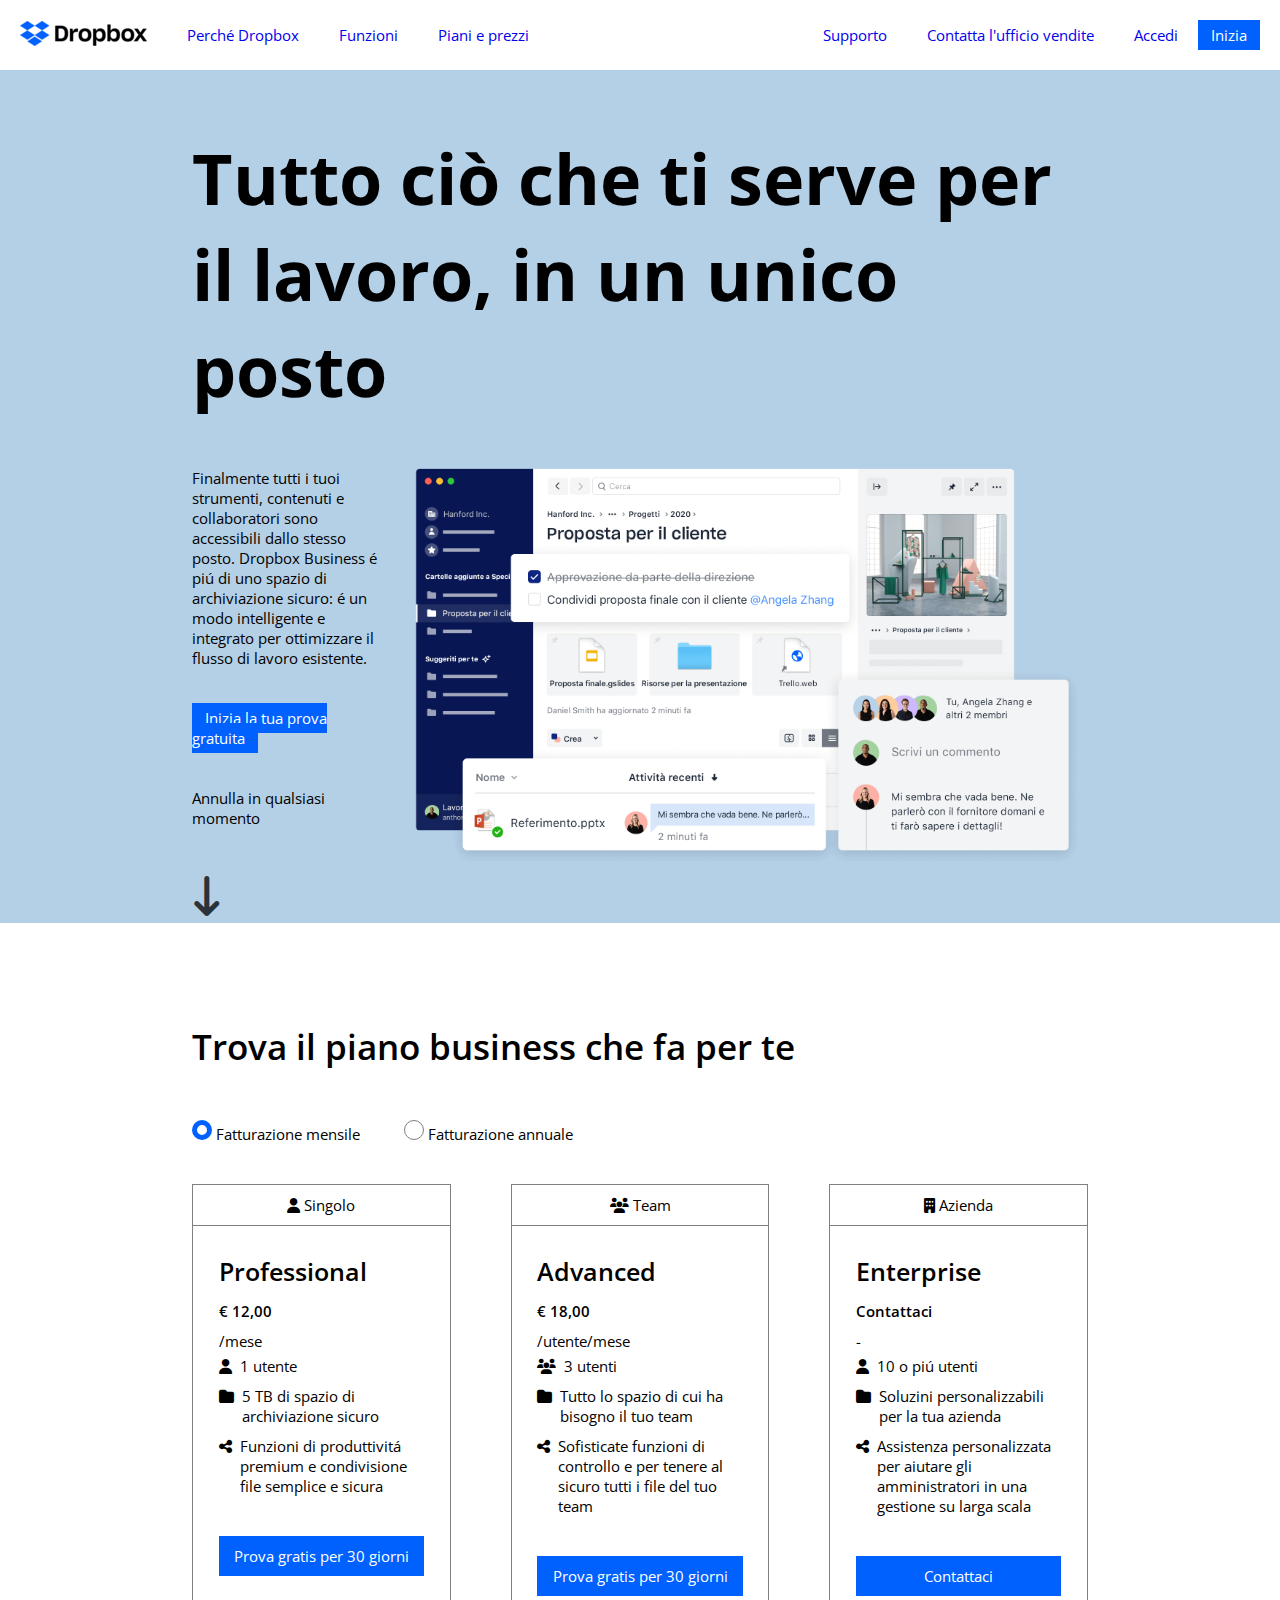
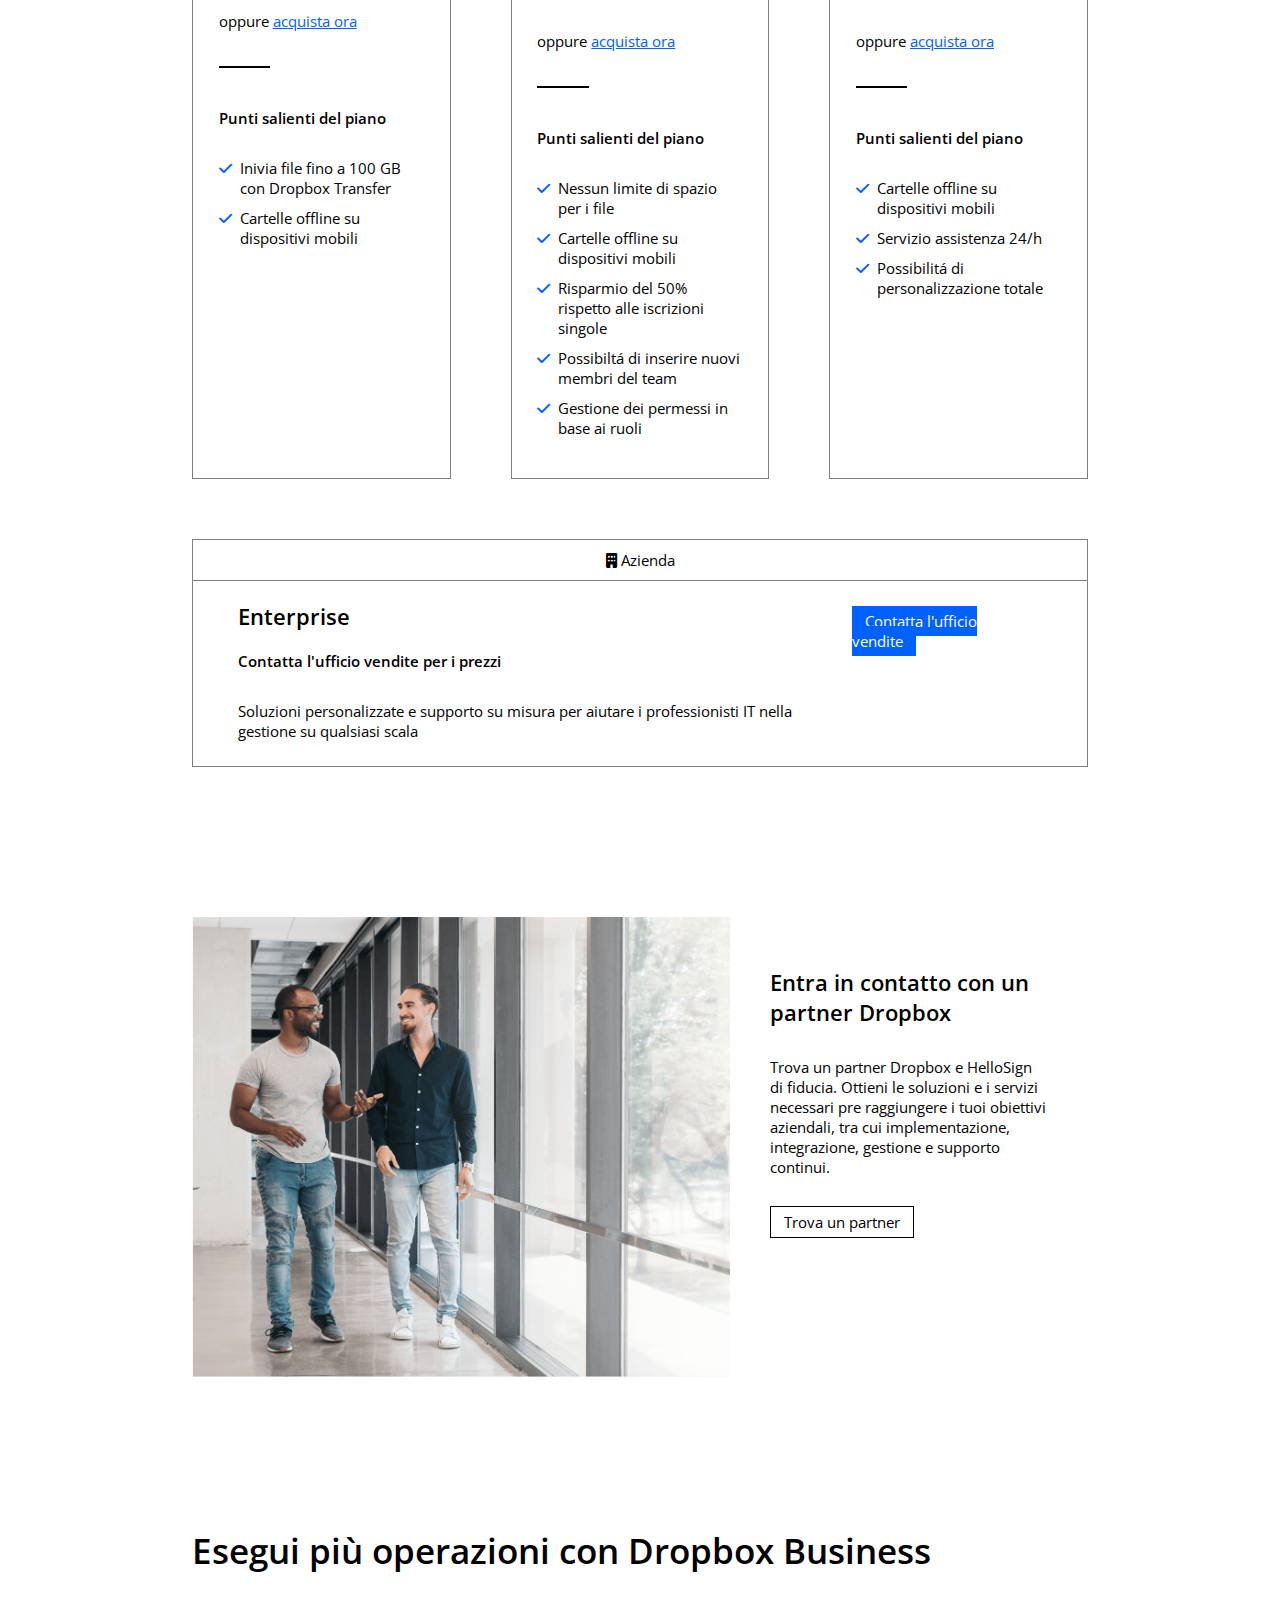
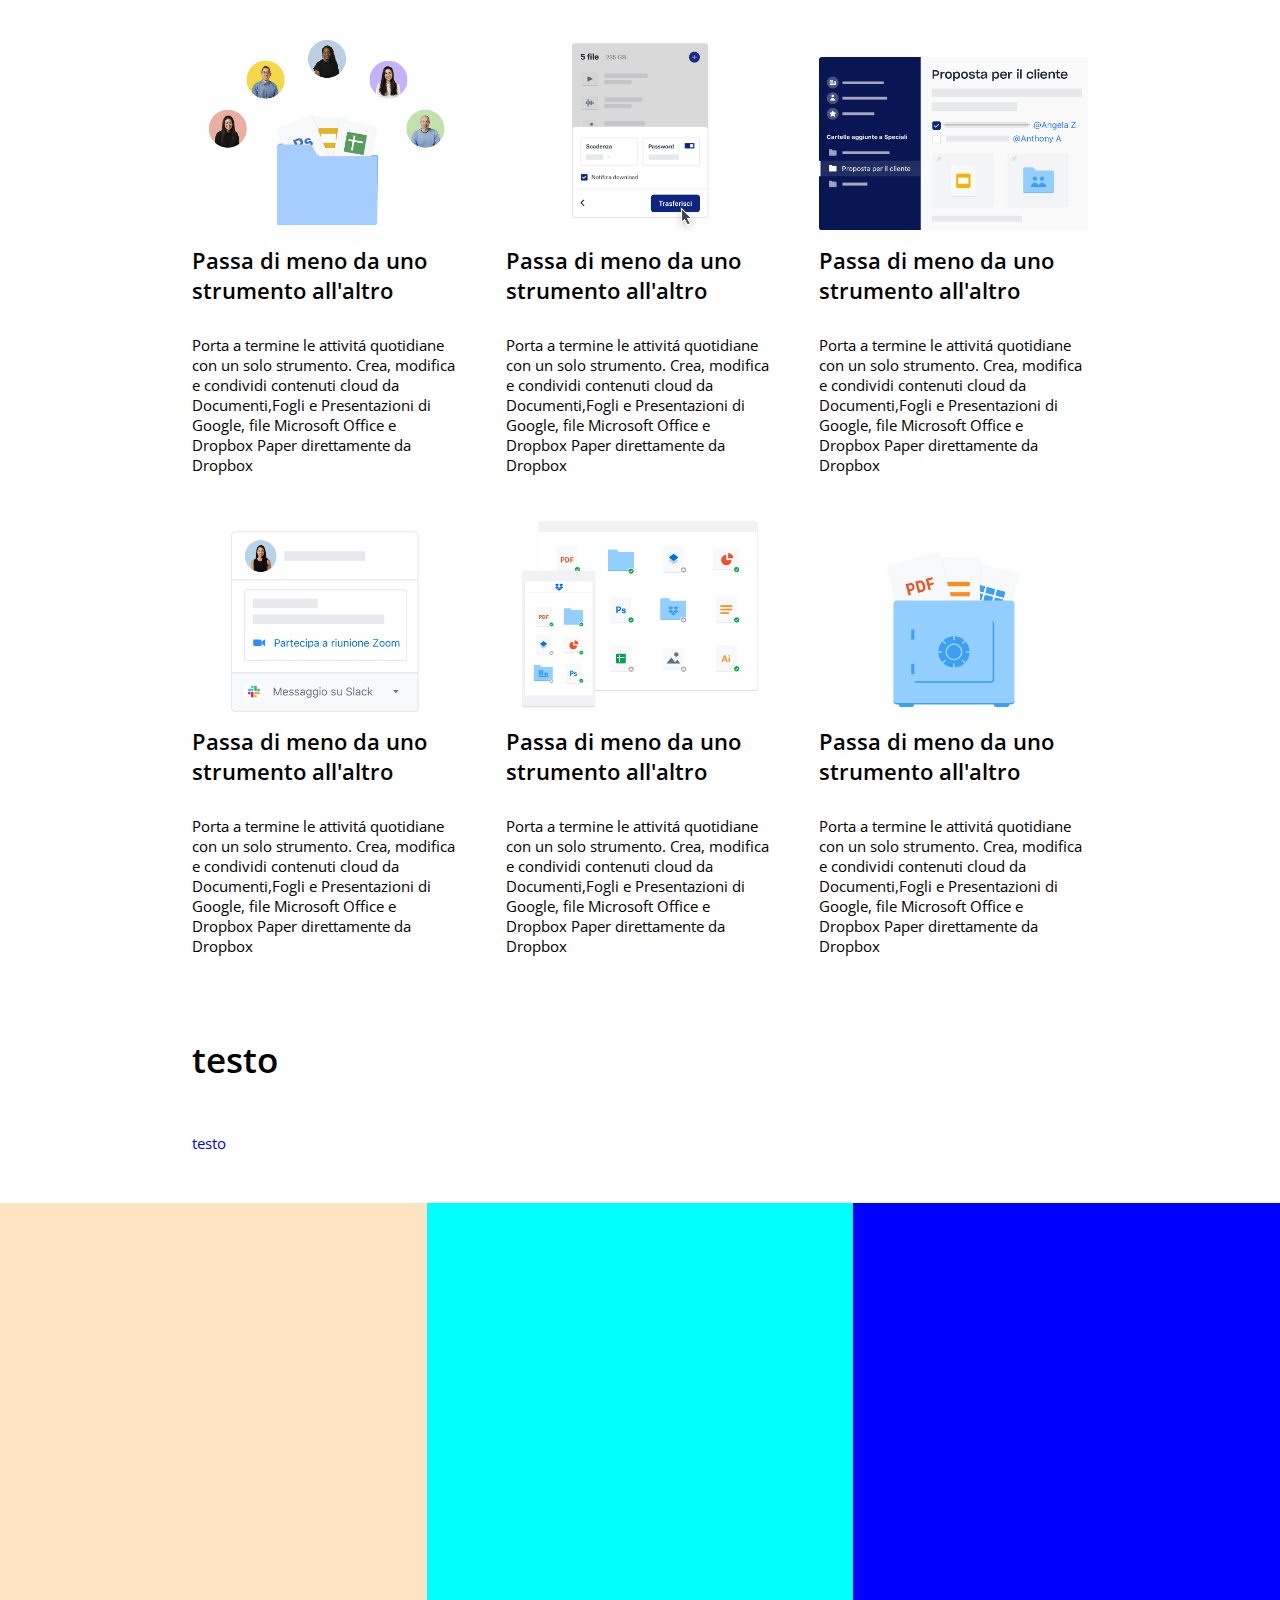
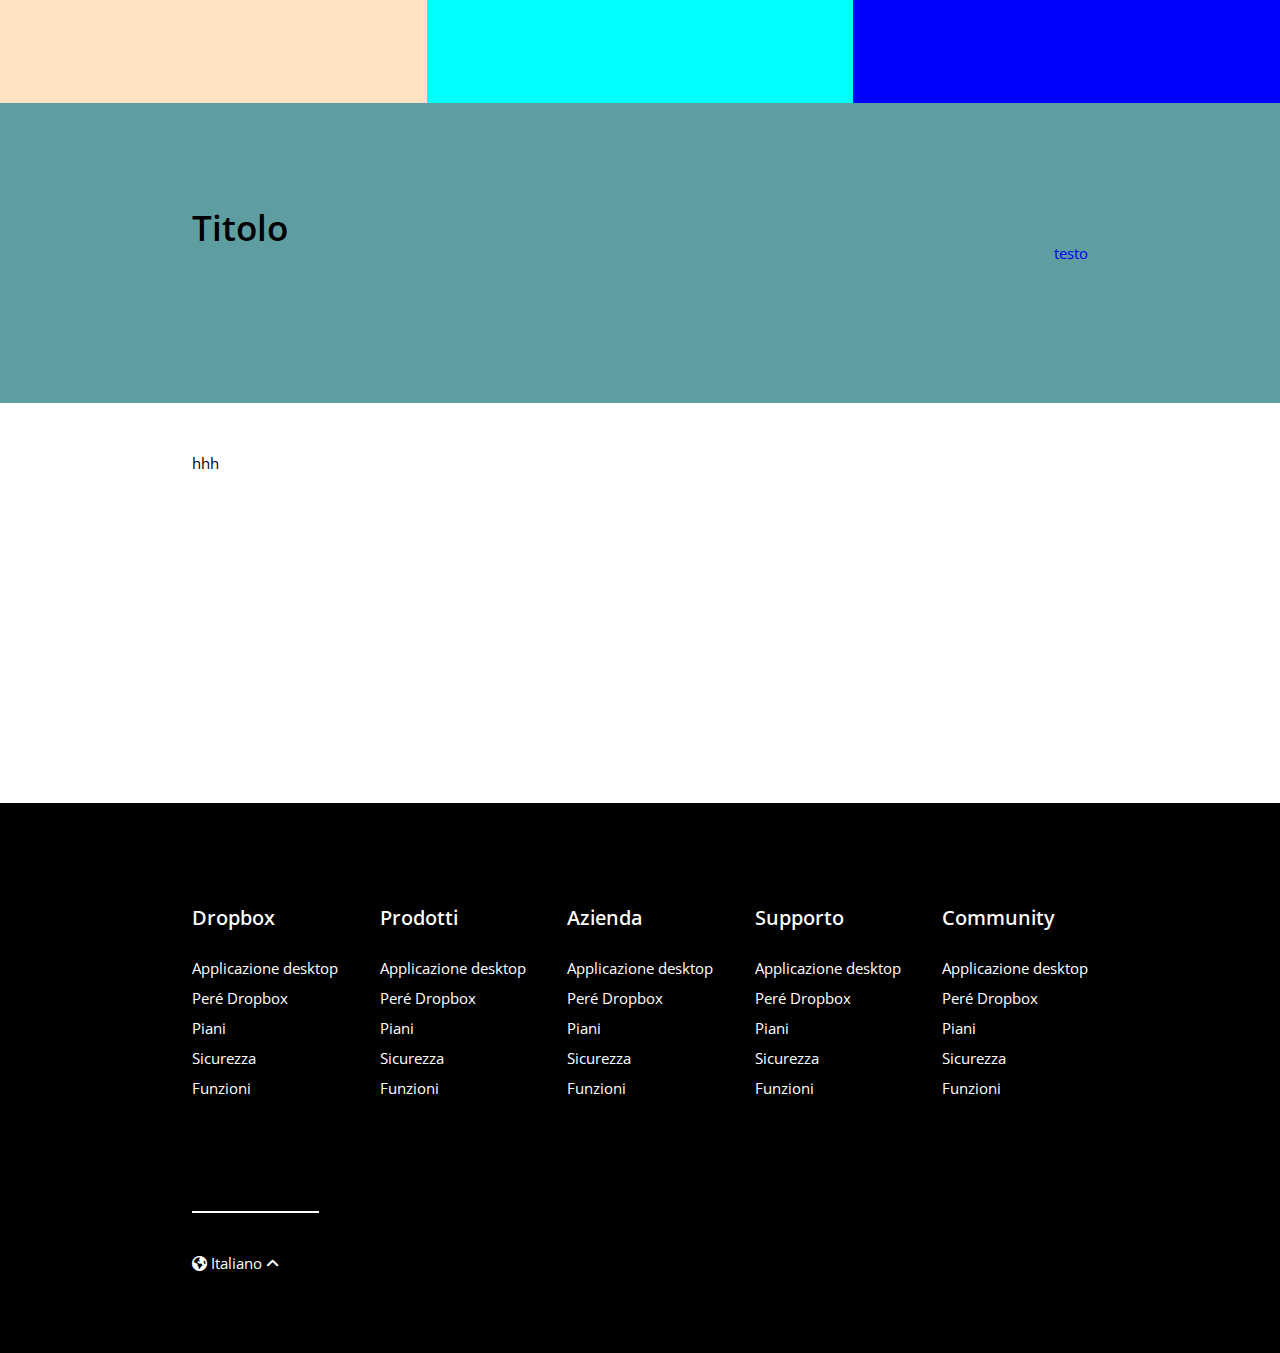
==== index.html @ b94e0133 "terza sezione" ====
<!DOCTYPE html>
<html lang="en">
<head>
    <meta charset="UTF-8">
    <meta http-equiv="X-UA-Compatible" content="IE=edge">
    <meta name="viewport" content="width=device-width, initial-scale=1.0">
    <link rel="stylesheet" href="https://cdnjs.cloudflare.com/ajax/libs/font-awesome/6.2.0/css/all.min.css">
    <link rel="preconnect" href="https://fonts.googleapis.com">
    <link rel="preconnect" href="https://fonts.gstatic.com" crossorigin>
    <link href="https://fonts.googleapis.com/css2?family=Open+Sans:wght@300;600;800&display=swap" rel="stylesheet">
    <link rel="stylesheet" href="css/style.css">
    <title>Dropbox</title>
</head>
<body>
    <header>
        <!-- nav bar -->
        <nav id="nav-bar">

            <!-- nav bar sinistra -->
            <div class="header-nav">
                <a href="#" class="nav-space-logo">
                    <img src="img/logo-small.png" alt="Logo">
                </a>
                <a href="#" class="nav-space">Perch&eacute; Dropbox</a>
                <a href="#" class="nav-space">Funzioni</a>
                <a href="#" class="nav-space">Piani e prezzi</a>
            </div>

            <!-- nav bar destra -->
            <div class="header-nav">
                <a href="#" class="nav-space">Supporto</a>
                <a href="#" class="nav-space">Contatta l'ufficio vendite</a>
                <a href="#" class="nav-space">Accedi</a>
                <a class="btn-blue" href="#" >Inizia</a>
            </div>

        </nav>

        <!-- jumbotron -->
        <div id="jumbotron">
            <div class="central-position">
                <h1>Tutto ciò che ti serve per il lavoro, in un unico posto</h1>
                <div class="jumbo-element">
                    <img src="img/jumbo.png" alt="jumbotron">
                    <p>Finalmente tutti i tuoi strumenti, contenuti e collaboratori sono accessibili dallo stesso posto. Dropbox Business &eacute; pi&uacute; di uno spazio di archiviazione sicuro: &eacute; un modo intelligente e integrato per ottimizzare il flusso di lavoro esistente.</p>
                    <a href="#" class="btn-blue">Inizia la tua prova gratuita</a>
                    <div>Annulla in qualsiasi momento</div>
                    <a href="#" class="arrow-down"><i class="fa-solid fa-arrow-down-long"></i></a>
                </div>
            </div>
        </div>
    </header>

    <main>
        <!-- piano tariffario -->
        <section id="plan-business" class="central-position">
            <h2>Trova il piano business che fa per te</h2>
            <div id="check-box">
                <span class="check-box check-box-select"></span>
                <span class="check-box-element">Fatturazione mensile</span>
                <span class="check-box "></span>
                <span>Fatturazione annuale</span>
            </div>

            <!-- piano tariffario -->
            <div id="tariff-plan">

                <!-- PRIMO BLOCCO -->
                <div class="singol-plan">
                    <div class="num-user"><i class="fa-solid fa-user"></i> Singolo</div>
                    <div class="user-offer">
                        
                        <h3>Professional</h3>
                        
                        <div>
                            <div class="price">&euro; 12,00</div>
                            <div>/mese</div>
                        </div>

                        <ul>
                            <li class="number-people "><i class="fa-solid fa-user"></i>1 utente</li>                       
                            <li><i class="fa-solid fa-folder"></i> 5 TB di spazio di archiviazione sicuro</li>
                            <li><i class="fa-solid fa-share-nodes"></i>Funzioni di produttivit&aacute; premium e condivisione file semplice e sicura</li>
                        </ul>

                        <div class="btn-blue ">
                            <a href="#">Prova gratis per 30 giorni</a> 
                        </div>

                        <div class="link-decoration">
                            oppure <a href="#">acquista ora</a>
                        </div>

                        <div class="separator-line"></div>

                        <h4>Punti salienti del piano</h4>
                        
                        <ul>
                            <li><i class="fa-solid fa-check"></i> Inivia file fino a 100 GB con Dropbox Transfer</li>
                            <li><i class="fa-solid fa-check"></i> Cartelle offline su dispositivi mobili</li>
                        </ul>
                    </div>
                </div>
                
                <!-- SECONDO BLOCCO -->
                <div class="singol-plan">
                    <div class="num-user"><i class="fa-solid fa-users"></i> Team</div>
                    <div class="user-offer">
                        
                        <h3>Advanced</h3>
                        
                        <div>
                            <div class="price">&euro; 18,00</div>
                            <div>/utente/mese</div>
                        </div>

                        <ul>
                            <li class="number-people "><i class="fa-solid fa-users"></i>3 utenti</li>                       
                            <li><i class="fa-solid fa-folder"></i> Tutto lo spazio di cui ha bisogno il tuo team</li>
                            <li><i class="fa-solid fa-share-nodes"></i>Sofisticate funzioni di controllo e per tenere al sicuro tutti i file del tuo team</li>
                        </ul>

                        <div class="btn-blue ">
                            <a href="#">Prova gratis per 30 giorni</a> 
                        </div>

                        <div class="link-decoration">
                            oppure <a href="#">acquista ora</a>
                        </div>

                        <div class="separator-line"></div>

                        <h4>Punti salienti del piano</h4>
                        
                        <ul>
                            <li><i class="fa-solid fa-check"></i> Nessun limite di spazio per i file</li>
                            <li><i class="fa-solid fa-check"></i> Cartelle offline su dispositivi mobili</li>
                            <li><i class="fa-solid fa-check"></i> Risparmio del 50% rispetto alle iscrizioni singole</li>
                            <li><i class="fa-solid fa-check"></i> Possibilt&aacute; di inserire nuovi membri del team</li>
                            <li><i class="fa-solid fa-check"></i> Gestione dei permessi in base ai ruoli</li>
                        </ul>
                    </div>
                </div>
                
                <!-- TERZO BLOCCO -->
                <div class="singol-plan">
                    <div class="num-user"><i class="fa-solid fa-building"></i> Azienda</div>
                    <div class="user-offer">
                        
                        <h3>Enterprise</h3>
                        
                        <div>
                            <div class="price">Contattaci</div>
                            <div>-</div>
                        </div>

                        <ul>
                            <li class="number-people "><i class="fa-solid fa-user"></i>10 o pi&uacute; utenti</li>                       
                            <li><i class="fa-solid fa-folder"></i> Soluzini personalizzabili per la tua azienda</li>
                            <li><i class="fa-solid fa-share-nodes"></i>Assistenza personalizzata per aiutare gli amministratori in una gestione su larga scala</li>
                        </ul>

                        <div class="btn-blue ">
                            <a href="#">Contattaci</a> 
                        </div>

                        <div class="link-decoration">
                            oppure <a href="#">acquista ora</a>
                        </div>

                        <div class="separator-line"></div>
                        
                        <h4>Punti salienti del piano</h4>

                        <ul>
                            <li><i class="fa-solid fa-check"></i> Cartelle offline su dispositivi mobili</li>
                            <li><i class="fa-solid fa-check"></i> Servizio assistenza 24/h</li>
                            <li><i class="fa-solid fa-check"></i> Possibilit&aacute; di personalizzazione totale</li>

                        </ul>
                    </div>
                </div>
                
              
                
            </div>
            <div id="bottom-plan">
                <div class="num-user"><i class="fa-solid fa-building"></i> Azienda</div>
                <div class="bottom-plan-flex">
                    <div class="bottom-team-offer">
                        <h3>Enterprise</h3>
                        <h4>Contatta l'ufficio vendite per i prezzi</h4>
                        <div>Soluzioni personalizzate e supporto su misura per aiutare i professionisti IT nella gestione su qualsiasi scala</div>
                    </div>
                    <div class="btn"><a class="btn-blue" href="#">Contatta l'ufficio vendite</a></div>
                </div>
            </div>
        </section>
        
        <!-- contatta un partner -->
        <section id="contact-partner" class="central-position">
            <img class="img-partner" src="img/partner.png" alt="partner">
            <div>
                <h3>Entra in contatto con un partner Dropbox</h3>
                <p>
                    Trova un partner Dropbox e HelloSign di fiducia. Ottieni le soluzioni e i servizi necessari pre raggiungere i tuoi obiettivi aziendali, tra cui implementazione, integrazione, gestione e supporto continui.
                </p>     
                <a href="#" class="btn-blue"> Trova un partner</a>
            </div>
        </section>

        <!-- potenzialitá di dropbox -->
        <section class="central-position">
            <h2>Esegui pi&ugrave; operazioni con Dropbox Business</h2>
            <div id="box-functionality">
                <div class="section-box-functionality">
                    <img src="img/business-feature-switching-tools.png" alt=" strumento business">
                    <h3>Passa di meno da uno strumento all'altro</h3>
                    <p>Porta a termine le attivit&aacute; quotidiane con un solo strumento. Crea, modifica e condividi contenuti cloud da Documenti,Fogli e Presentazioni di Google, file Microsoft Office e Dropbox Paper direttamente da Dropbox</p>
                </div>
                <div class="section-box-functionality">
                    <img src="img/business-feature-send-files-it.png" alt="strumento business">
                    <h3>Passa di meno da uno strumento all'altro</h3>
                    <p>Porta a termine le attivit&aacute; quotidiane con un solo strumento. Crea, modifica e condividi contenuti cloud da Documenti,Fogli e Presentazioni di Google, file Microsoft Office e Dropbox Paper direttamente da Dropbox</p>
                </div>
                <div class="section-box-functionality">
                    <img src="img/business-feature-coordinate-it.png" alt="strumento business">
                    <h3>Passa di meno da uno strumento all'altro</h3>
                    <p>Porta a termine le attivit&aacute; quotidiane con un solo strumento. Crea, modifica e condividi contenuti cloud da Documenti,Fogli e Presentazioni di Google, file Microsoft Office e Dropbox Paper direttamente da Dropbox</p>
                </div>
                <div class="section-box-functionality">
                    <img src="img/business-feature-integrations-it.png" alt="strumento business">
                    <h3>Passa di meno da uno strumento all'altro</h3>
                    <p>Porta a termine le attivit&aacute; quotidiane con un solo strumento. Crea, modifica e condividi contenuti cloud da Documenti,Fogli e Presentazioni di Google, file Microsoft Office e Dropbox Paper direttamente da Dropbox</p>
                </div>
                <div class="section-box-functionality">
                    <img src="img/business-feature-multi-device.png" alt="strumento business">
                    <h3>Passa di meno da uno strumento all'altro</h3>
                    <p>Porta a termine le attivit&aacute; quotidiane con un solo strumento. Crea, modifica e condividi contenuti cloud da Documenti,Fogli e Presentazioni di Google, file Microsoft Office e Dropbox Paper direttamente da Dropbox</p>
                </div>
                <div class="section-box-functionality">
                    <img src="img/business-feature-security.png" alt="strumento business">
                    <h3>Passa di meno da uno strumento all'altro</h3>
                    <p>Porta a termine le attivit&aacute; quotidiane con un solo strumento. Crea, modifica e condividi contenuti cloud da Documenti,Fogli e Presentazioni di Google, file Microsoft Office e Dropbox Paper direttamente da Dropbox</p>
                </div>
            
            </div>
        </section>
        
        <!-- nostri clienti -->
        <section class="central-position">
            <h2>testo</h2>
            <a href="#">testo</a>
        </section>

        <!-- partner associati -->
        <section id="associated-partners">
            <div class="partner">
                <div class="partner-logo"></div>
                <div class="partner-logo"></div>
                <div class="partner-logo"></div>
                <div class="partner-logo"></div>
            </div>
            <div id="partner-description"></div>
            <div class="partner"></div>
        </section>

        <!-- dropbox per la tua azienda -->
        <section id="micro-section">
            <div id="micro-section-flex" class="central-position">
                <h2 id="micro-section-text">Titolo</h2>
                <a href="#">testo</a>
            </div>
        </section>

        <!-- domande ferquenti -->
        <section id="frequent-questions" class="central-position">
            hhh
        </section>
    </main>

    <footer>
        <!-- nav nel sito -->
        <nav id="footer-nav" class="central-position">
            <div class="column">
                <ul>
                    <li><a href="#">Dropbox</a></li>
                    <li><a href="#">Applicazione desktop</a></li>
                    <li><a href="#">Per&eacute; Dropbox</a></li>
                    <li><a href="#">Piani</a></li>
                    <li><a href="#">Sicurezza</a></li>
                    <li><a href="#">Funzioni</a></li>
                </ul>
            </div>
           
            <div class="column">
                <ul>
                    <li><a href="#">Prodotti</a></li>
                    <li><a href="#">Applicazione desktop</a></li>
                    <li><a href="#">Per&eacute; Dropbox</a></li>
                    <li><a href="#">Piani</a></li>
                    <li><a href="#">Sicurezza</a></li>
                    <li><a href="#">Funzioni</a></li>
                </ul>
            </div>
           
            <div class="column">
                <ul>
                    <li><a href="#">Azienda</a></li>
                    <li><a href="#">Applicazione desktop</a></li>
                    <li><a href="#">Per&eacute; Dropbox</a></li>
                    <li><a href="#">Piani</a></li>
                    <li><a href="#">Sicurezza</a></li>
                    <li><a href="#">Funzioni</a></li>
                </ul>
            </div>
           
            <div class="column">
                <ul>
                    <li><a href="#">Supporto</a></li>
                    <li><a href="#">Applicazione desktop</a></li>
                    <li><a href="#">Per&eacute; Dropbox</a></li>
                    <li><a href="#">Piani</a></li>
                    <li><a href="#">Sicurezza</a></li>
                    <li><a href="#">Funzioni</a></li>
                </ul>
            </div>
           
            <div class="column">
                <ul>
                    <li><a href="#">Community</a></li>
                    <li><a href="#">Applicazione desktop</a></li>
                    <li><a href="#">Per&eacute; Dropbox</a></li>
                    <li><a href="#">Piani</a></li>
                    <li><a href="#">Sicurezza</a></li>
                    <li><a href="#">Funzioni</a></li>
                </ul>
            </div>
           
           
        </nav>
        <div class=" central-position">
            <span class="language">
                <i class="fa-solid fa-earth-americas"></i>
                Italiano
                <i class="fa-solid fa-angle-up"></i>
            </span>
        </div>
    </footer>
</body>
</html>
---- css/style.css ----
/* general */
*{
    margin: 0;
    padding: 0;
    box-sizing: border-box;
}

body{
    font-family: 'Open Sans', sans-serif;
    font-size: 15px;
}

/* centralizazione degli elementi e spazio tra essi*/
.central-position{
    width: 70%;
    margin: 0 auto;
    margin-bottom: 50px;
    max-width: 1400px;
}

a{
    text-decoration: none;
}
.btn-blue{
    padding: 5px 13px;
    color: white;
    background-color: #0061ff;
    text-align: center;
}

h2{
    font-size: 35px;
    font-weight: 600;
    padding-bottom: 50px;
}
h3{
    font-size: 22px;
    font-weight: 600;
    padding-bottom: 30px;
}   

/* header */

/* nav bar */
#nav-bar{
    background-color: white;
    width: 100%;
    height: 70px;

    position: fixed;
    top: 0;
    left: 0;
    z-index: 999;

    display: flex;
    justify-content: space-between;
    align-items: center;
}

.header-nav{
    display: flex;
    align-items: center;
    padding: 0 20px;
}
.nav-space-logo{
    padding-right: 20px;
}
.nav-space{
    padding: 15px 20px;
}

/* jumbotron */
#jumbotron{
    background-color: #b4d0e7;
    width: 100%;
    min-height: 650px;
    margin-top: 70px;
}
#jumbotron h1{
    font-size: 70px;
    font-weight:bolder;
    padding: 60px 0 50px;
}

.jumbo-element img{
    width: 700px;
    float: right;
}
.jumbo-element a{
    margin: 30px 0;
}

.jumbo-element p{
    padding-bottom:  40px; ;
}
.jumbo-element div{
    padding: 40px 0;
}
.arrow-down{
    font-size: 40px;
    color: #2a333b;
}


/* body */


/* piano tariffario */
#plan-business{
    margin-top: 100px;
}
#check-box{
    padding-bottom: 40px;
}
.check-box{
    width: 20px;
    height: 20px;
    border-radius: 50%;
    border: 1px solid gray;
      
    display: inline-block;
}
.check-box-select{
    border: #0061ff 5px solid;
}

.check-box-element{
    padding-right: 40px;
}

/* piano tariffario */
#tariff-plan{
    display: flex;
    justify-content: space-between;    
}

.singol-plan{
    width: calc(100%/3 - 40px);
    border: 1px solid gray;
}

/* piano tariffario contenuto */
.num-user{
    padding: 10px 0;
    text-align: center;
    border-bottom: 1px solid gray;
}

.user-offer{
    width: 80%;
    margin:auto;
    line-height: 30px;
}

.user-offer h3{
    font-weight: 600;
    font-size: 25px;
    padding-top: 30px;
    padding-bottom: 10px;
}
.user-offer .price{
    font-weight: 600;
}

/* struttura lista  */
.list-offer ul{
    line-height: normal;
    list-style: none ;
}

.user-offer li{
    display: flex;
    align-items: baseline;
    line-height: normal;
    padding-bottom: 10px;
}

.user-offer li i{
    padding-right: 8px;
}

.user-offer li:last-child{
    padding-bottom: 40px;
}

/* bottone */
.user-offer .btn-blue a{
    color: white;
}
.link-decoration{
    padding-top: 30px;
    
}
.link-decoration a{
    text-decoration: underline; 
    color: #0061ff;  
}
.separator-line{
    width: 25%;
    border-bottom: 2px solid black;
    padding: 15px 0;
}
.user-offer h4{
    padding: 35px 0 25px;
    font-weight: 600;
}
.fa-check{
    color:#0061ff;
}


#bottom-plan{
    width: 100%;
    margin-top: 60px;
    min-height: 200px;
    border: 1px solid gray;
}

.bottom-plan-flex{
    display: flex;
    justify-content: space-between;

    width: 90%;
    margin:auto;
}

.bottom-team-offer{
    width: 70%;
    padding-bottom: 25px;

    display: flex;
    flex-direction: column;
}

.bottom-team-offer h3{
    padding: 20px 0;
}
.bottom-team-offer h4{
    font-weight: 600;
    padding-bottom: 30px;
}
.bottom-plan-flex .btn{
    margin-top: 30px;
    width: 190px;
}



/* Contatta un partner */
#contact-partner{
    display: flex;
    padding: 100px 0;
}
#contact-partner div{
    padding: 50px 40px;
    width: 40%;
}
#contact-partner img{
    width: 60%;
}
/* #contact-partner h3{
    font-size: 22px;
    font-weight: 600;
    padding-bottom: 30px;
} */
#contact-partner p{
    padding-bottom: 35px;
}
#contact-partner .btn-blue{
    color: black;
    background-color: white;
    border: 1px solid black;
}



/* potenzialitá di dropbox */
#box-functionality{
    width: 100%;
    min-height: 600px;
    max-width: 1600px;
    

    display: flex;
    flex-wrap: wrap;
    justify-content: space-between;
}

#box-functionality img{
    width: 100%;
}


.section-box-functionality{
    width: calc(100%/3 - 30px);
    margin-bottom: 30px;
    /* debug */

    min-height: 300px;
}

/* partner associati */
#associated-partners{
    background-color: cadetblue;
    width: 100%;

    display: flex;
    justify-content: space-between;


    /* debug */
    min-height: 500px;
}


#partner-description{
    background-color: aqua;
    width: calc(100% /3);
}

.partner{
    
    
    display: flex;
    flex-wrap: wrap;
    
    /* debug */
    background-color: blue;
    width: calc(100% /3); 
    /* l'altezza verra sostituita dalle immagini */
}

.partner-logo{
    width: 50%;
    height: 250px;
    background-color: bisque;
}

/* dropbox per la tua azienda */
#micro-section{
    width: 100%;
    min-height: 300px;
    background-color: cadetblue;
}
#micro-section-flex{
    height: 300px;

    display: flex;
    justify-content: space-between;
    align-items: center;
}

/* domande frequenti */
#frequent-questions{
    
    min-height: 300px;
    /* debug */
}






/* footer */

footer{
    background-color: black;
    color: white;
    min-height: 550px;
}



#footer-nav{
    padding: 100px 0;
    
    display: flex;
    justify-content: space-between;
}

#footer-nav ul{
    list-style-type: none; 
    
}
footer li{
    line-height: 30px;
}
footer a{
    color: white;
}

#footer-nav li:first-child{
    font-size: 20px;
    padding-bottom: 20px;
    font-weight: 550;
}

.language{
    border-top: 2px solid white;
    padding-top: 40px;
    padding-right: 40px;
}
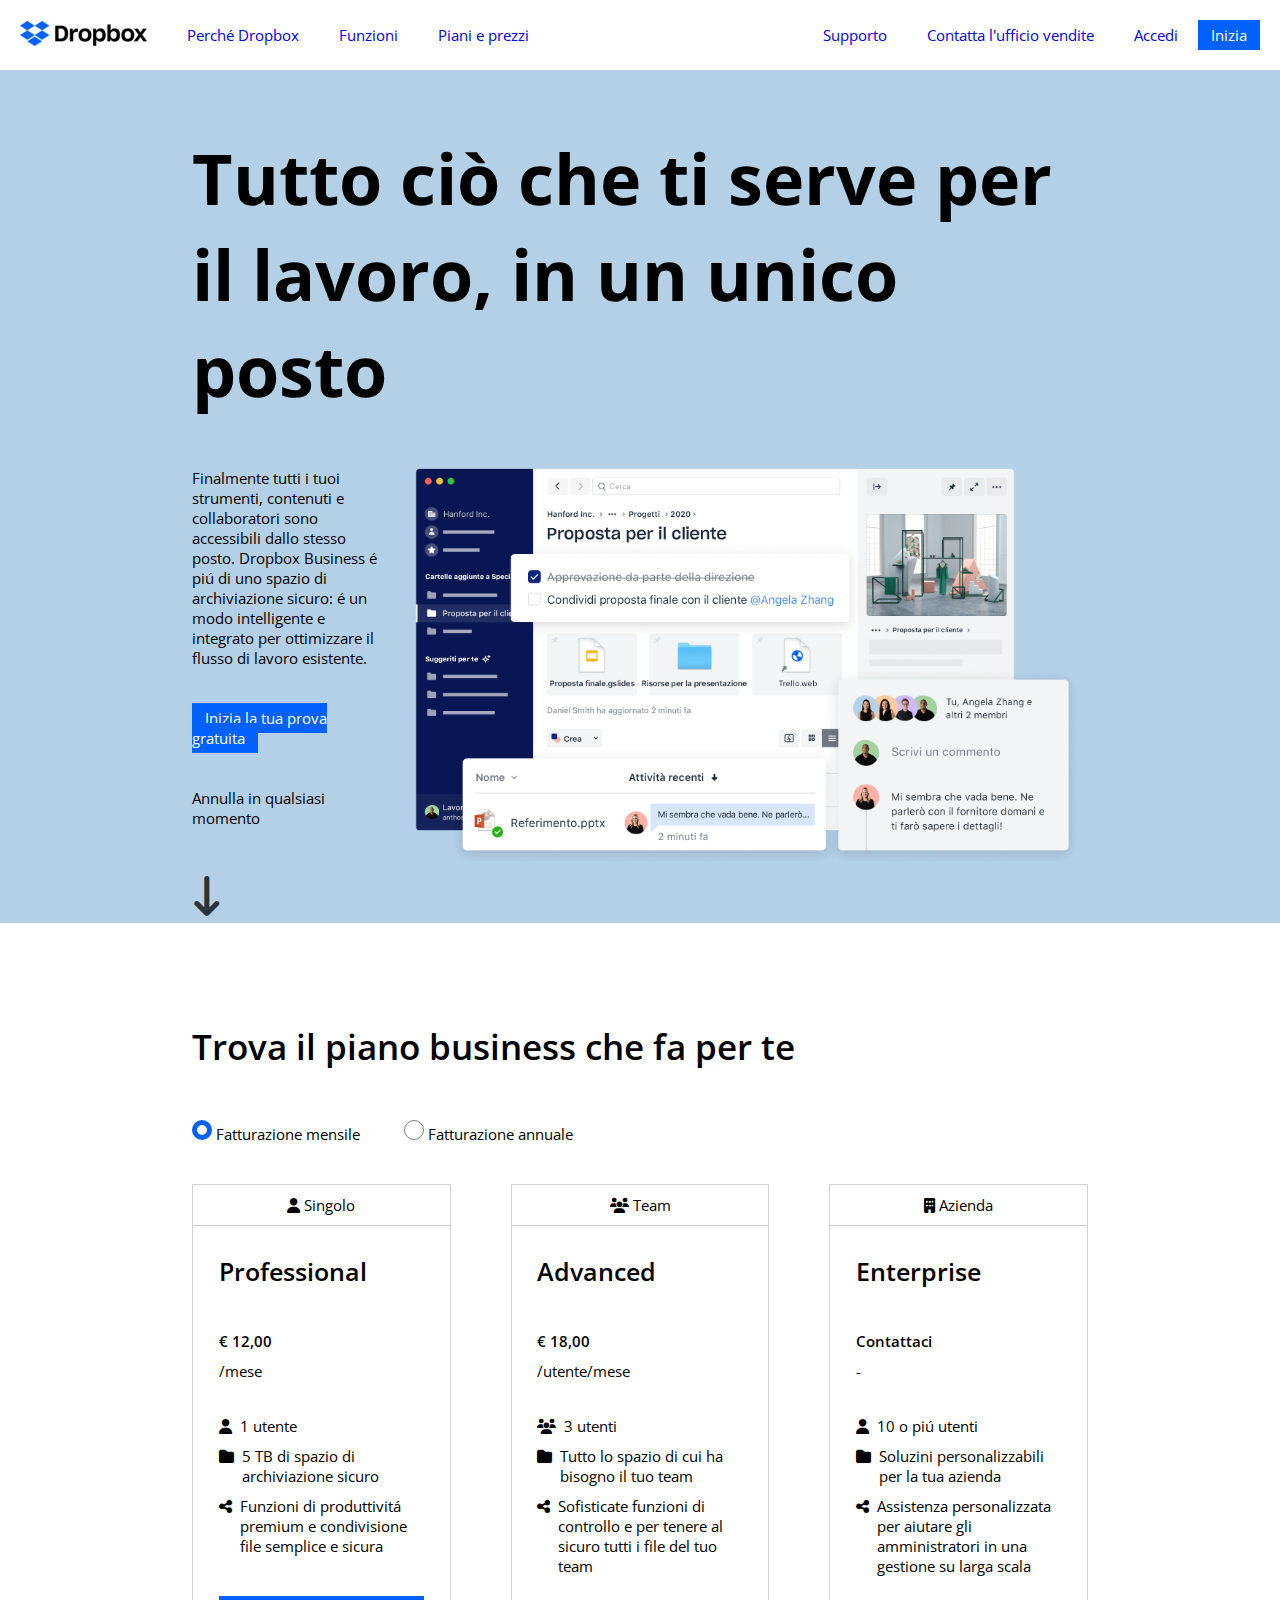
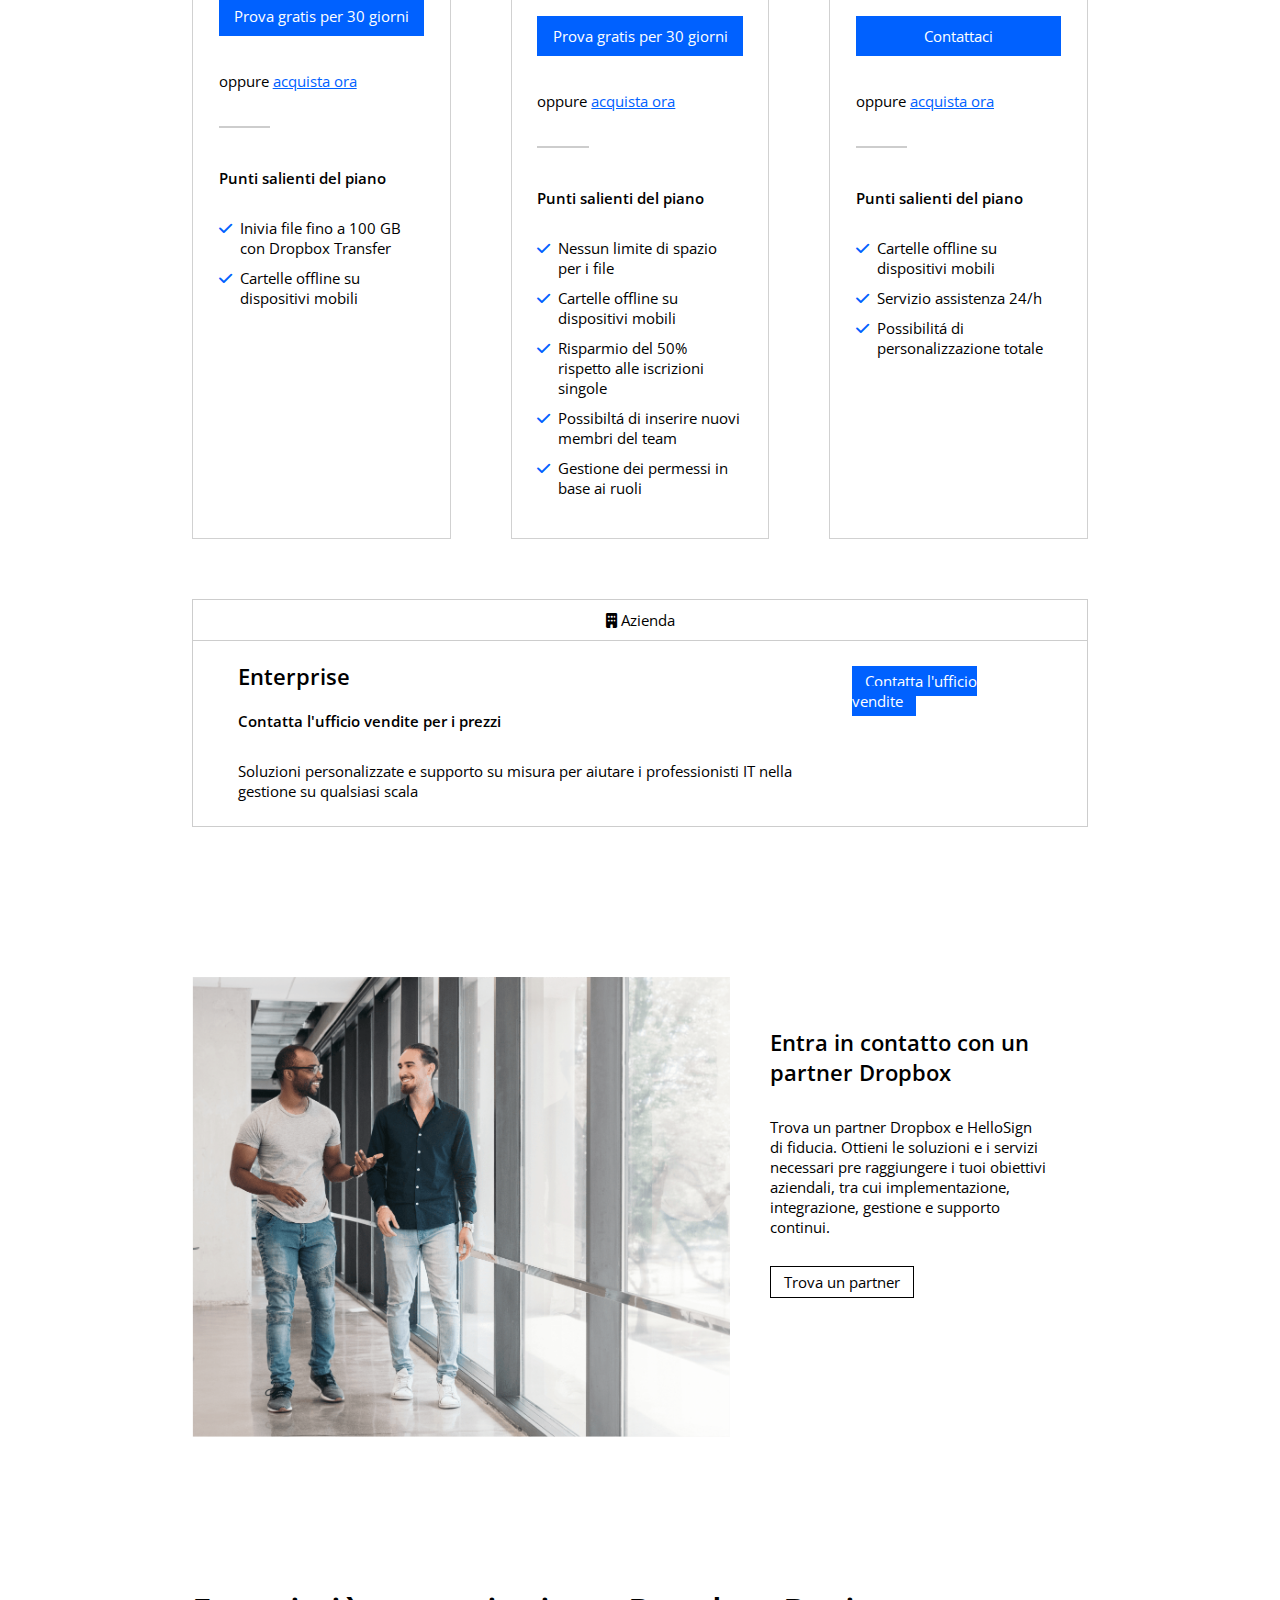
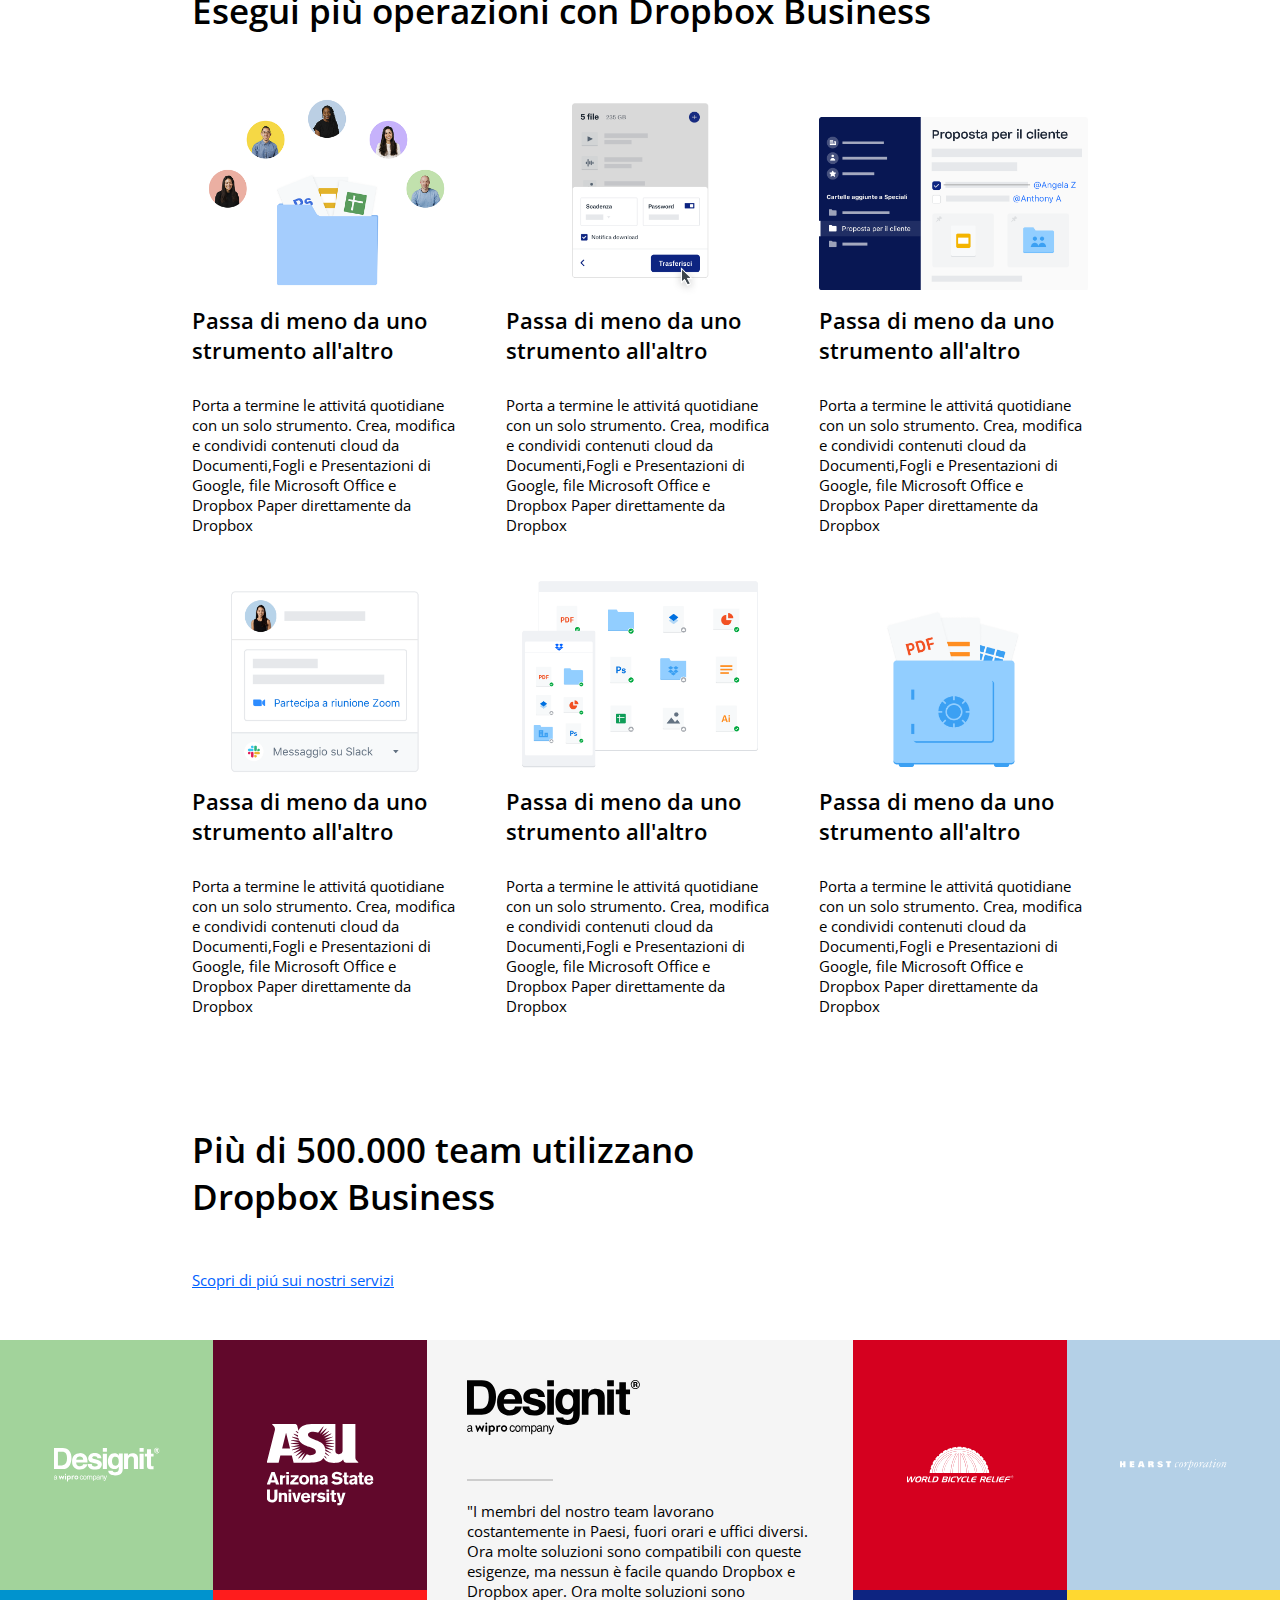
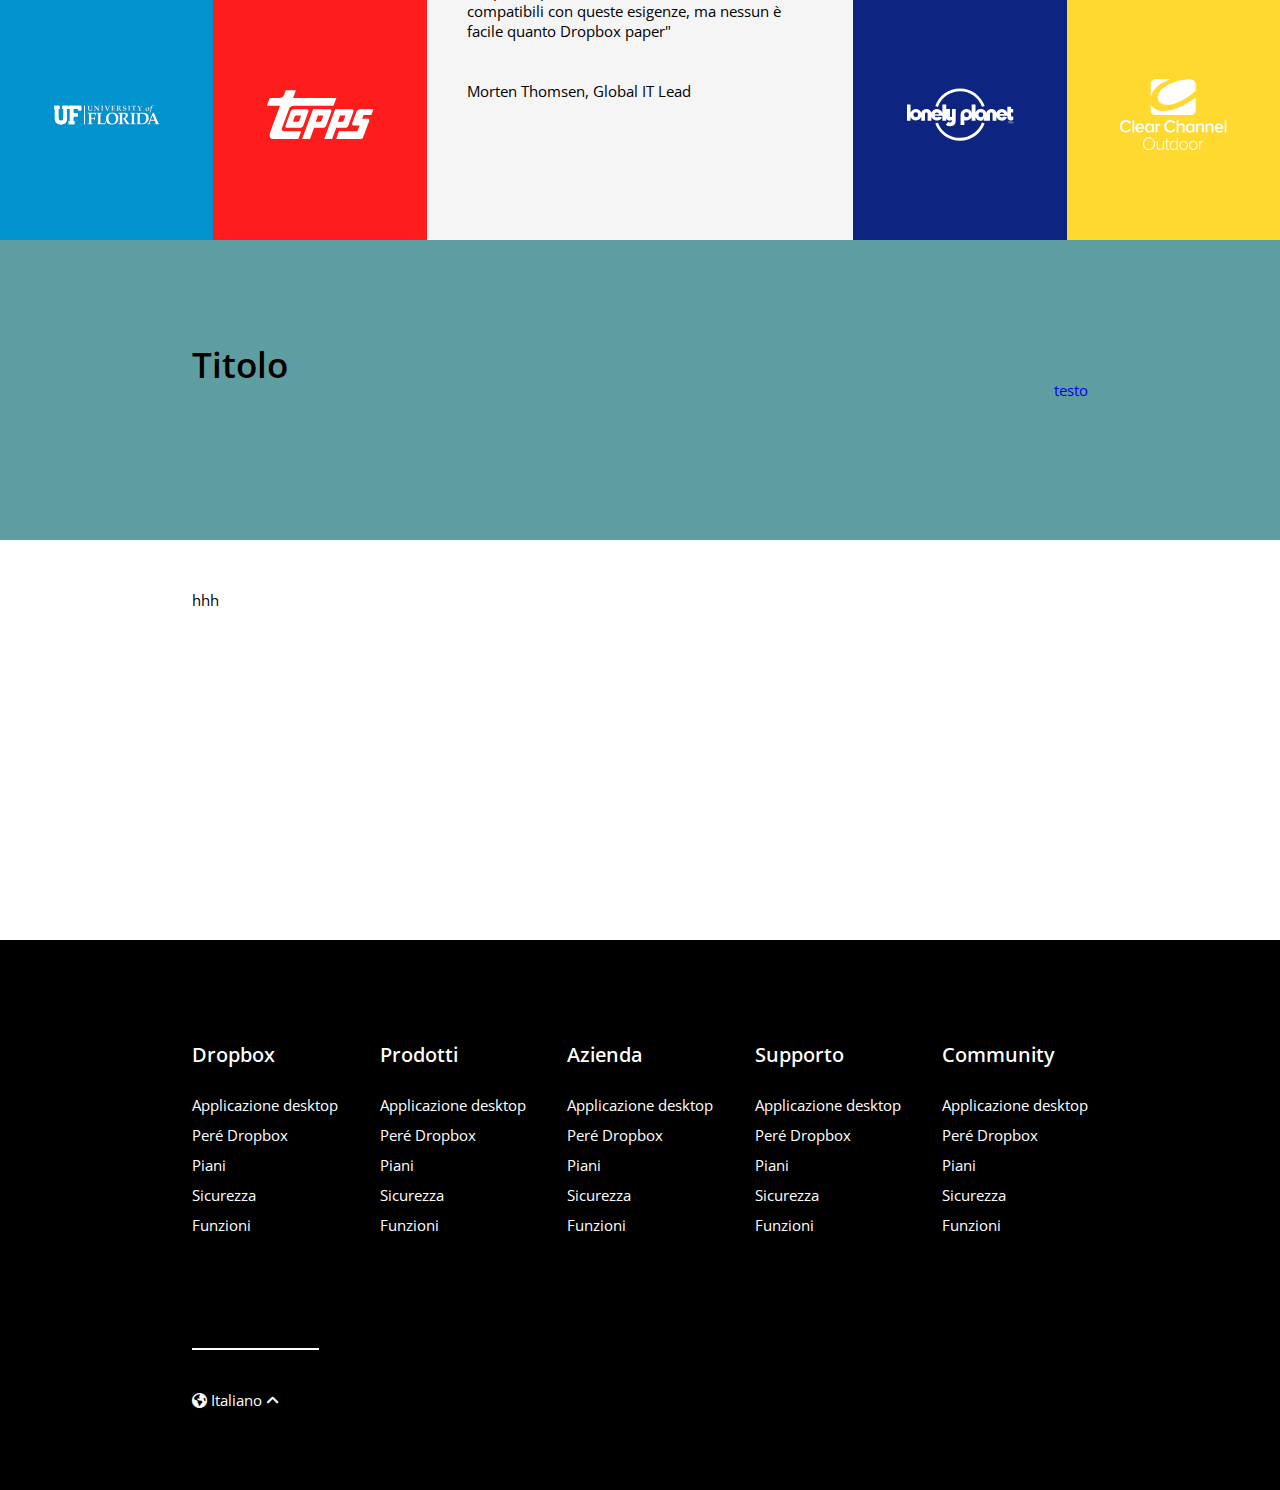
==== commit c2093631: "Partner associati" ====
--- a/index.html
+++ b/index.html
@@ -72,8 +72,8 @@
                         
                         <h3>Professional</h3>
                         
-                        <div>
-                            <div class="price">&euro; 12,00</div>
+                        <div class="price">
+                            <div>&euro; 12,00</div>
                             <div>/mese</div>
                         </div>
 
@@ -109,8 +109,8 @@
                         
                         <h3>Advanced</h3>
                         
-                        <div>
-                            <div class="price">&euro; 18,00</div>
+                        <div class="price">
+                            <div>&euro; 18,00</div>
                             <div>/utente/mese</div>
                         </div>
 
@@ -149,8 +149,8 @@
                         
                         <h3>Enterprise</h3>
                         
-                        <div>
-                            <div class="price">Contattaci</div>
+                        <div class="price">
+                            <div>Contattaci</div>
                             <div>-</div>
                         </div>
 
@@ -248,21 +248,51 @@
         </section>
         
         <!-- nostri clienti -->
-        <section class="central-position">
-            <h2>testo</h2>
-            <a href="#">testo</a>
+        <section class="central-position link-decoration">
+            <h2>Più di 500.000 team utilizzano <br>Dropbox Business</h2>
+            <a href="#">Scopri di pi&uacute; sui nostri servizi</a>
         </section>
 
         <!-- partner associati -->
         <section id="associated-partners">
             <div class="partner">
-                <div class="partner-logo"></div>
-                <div class="partner-logo"></div>
-                <div class="partner-logo"></div>
-                <div class="partner-logo"></div>
-            </div>
-            <div id="partner-description"></div>
-            <div class="partner"></div>
+                <div class="partner-logo designit">
+                    <img src="img/nuovi-svg/designit.svg" alt="designit">
+                </div>
+                <div class="partner-logo asu">
+                    <img src="img/nuovi-svg/arizona-state-university.svg" alt="arizona state university">
+                </div>
+                <div class="partner-logo uf">
+                    <img src="img/nuovi-svg/university-of-florida.svg" alt="university of florida">
+                </div>
+                <div class="partner-logo topps">
+                    <img src="img/nuovi-svg/topps.svg" alt="topps">
+                </div>
+            </div>
+            <div id="partner-description">
+                <img src="img/designit.svg" alt="designit">
+                <div class="separator-line"></div>
+                <div>
+                    "I membri del nostro team lavorano costantemente in Paesi, fuori orari e uffici diversi. Ora molte soluzioni sono compatibili con queste esigenze, ma nessun è facile quando Dropbox e Dropbox aper. Ora molte soluzioni sono compatibili con queste esigenze, ma nessun è facile quanto Dropbox paper"
+                </div>
+                <div>
+                    Morten Thomsen, Global IT Lead
+                </div>
+            </div>
+            <div class="partner">
+                <div class="partner-logo world-bicycle-relief">
+                    <img src="img/nuovi-svg/world-bicycle-relief.svg" alt="world bicycle relief">
+                </div>
+                <div class="partner-logo hearst-corp">
+                    <img src="img/nuovi-svg/hearst-corp.svg" alt="hearst-corp">
+                </div>
+                <div class="partner-logo lonely-planet">
+                    <img src="img/nuovi-svg/lonely-planet.svg" alt="lonely planet">
+                </div>
+                <div class="partner-logo clear-channel">
+                    <img src="img/nuovi-svg/clear-channel.svg" alt="clear-channel">
+                </div>
+            </div>
         </section>
 
         <!-- dropbox per la tua azienda -->
--- a/css/style.css
+++ b/css/style.css
@@ -38,7 +38,11 @@
     font-weight: 600;
     padding-bottom: 30px;
 }   
-
+.separator-line{
+    width: 25%;
+    border-bottom: 2px solid rgb(205, 205, 205);
+    padding: 15px 0;
+}
 /* header */
 
 /* nav bar */
@@ -136,14 +140,14 @@
 
 .singol-plan{
     width: calc(100%/3 - 40px);
-    border: 1px solid gray;
+    border: 1px solid rgb(209, 209, 209);
 }
 
 /* piano tariffario contenuto */
 .num-user{
     padding: 10px 0;
     text-align: center;
-    border-bottom: 1px solid gray;
+    border-bottom: 1px solid rgb(205, 205, 205);
 }
 
 .user-offer{
@@ -158,7 +162,10 @@
     padding-top: 30px;
     padding-bottom: 10px;
 }
-.user-offer .price{
+.price{
+    padding: 30px 0;
+}
+.price div:first-child{
     font-weight: 600;
 }
 
@@ -195,11 +202,7 @@
     text-decoration: underline; 
     color: #0061ff;  
 }
-.separator-line{
-    width: 25%;
-    border-bottom: 2px solid black;
-    padding: 15px 0;
-}
+
 .user-offer h4{
     padding: 35px 0 25px;
     font-weight: 600;
@@ -213,7 +216,7 @@
     width: 100%;
     margin-top: 60px;
     min-height: 200px;
-    border: 1px solid gray;
+    border: 1px solid rgb(205, 205, 205);
 }
 
 .bottom-plan-flex{
@@ -258,11 +261,6 @@
 #contact-partner img{
     width: 60%;
 }
-/* #contact-partner h3{
-    font-size: 22px;
-    font-weight: 600;
-    padding-bottom: 30px;
-} */
 #contact-partner p{
     padding-bottom: 35px;
 }
@@ -301,7 +299,7 @@
 
 /* partner associati */
 #associated-partners{
-    background-color: cadetblue;
+
     width: 100%;
 
     display: flex;
@@ -314,18 +312,20 @@
 
 
 #partner-description{
-    background-color: aqua;
+    background-color: #f5f5f5;
     width: calc(100% /3);
-}
-
-.partner{
-    
-    
+    padding: 40px;
+}
+#partner-description img{
+    width: 50%;
+}
+#partner-description div{
+    padding: 20px 0;
+}
+
+.partner{ 
     display: flex;
     flex-wrap: wrap;
-    
-    /* debug */
-    background-color: blue;
     width: calc(100% /3); 
     /* l'altezza verra sostituita dalle immagini */
 }
@@ -333,7 +333,42 @@
 .partner-logo{
     width: 50%;
     height: 250px;
-    background-color: bisque;
+    position: relative;
+    
+}
+.partner-logo img{
+    width: 50%;
+    
+    position: absolute;
+    top: 50%;
+    left: 50%;
+    transform: translate(-50%,-50%);
+}
+
+/* colore sfondi parner */
+.designit{
+    background-color: #a2d39b;
+}
+.asu{
+    background-color: #61082b;
+}
+.uf{
+    background-color: #0093ce;
+}
+.topps{
+    background-color: #ff1c1c;
+}
+.world-bicycle-relief{
+    background-color: #d5001f;
+}
+.hearst-corp{
+    background-color: #b4d0e7;
+}
+.lonely-planet{
+    background-color: #0d2481;
+}
+.clear-channel{
+    background-color: #ffd830;
 }
 
 /* dropbox per la tua azienda */
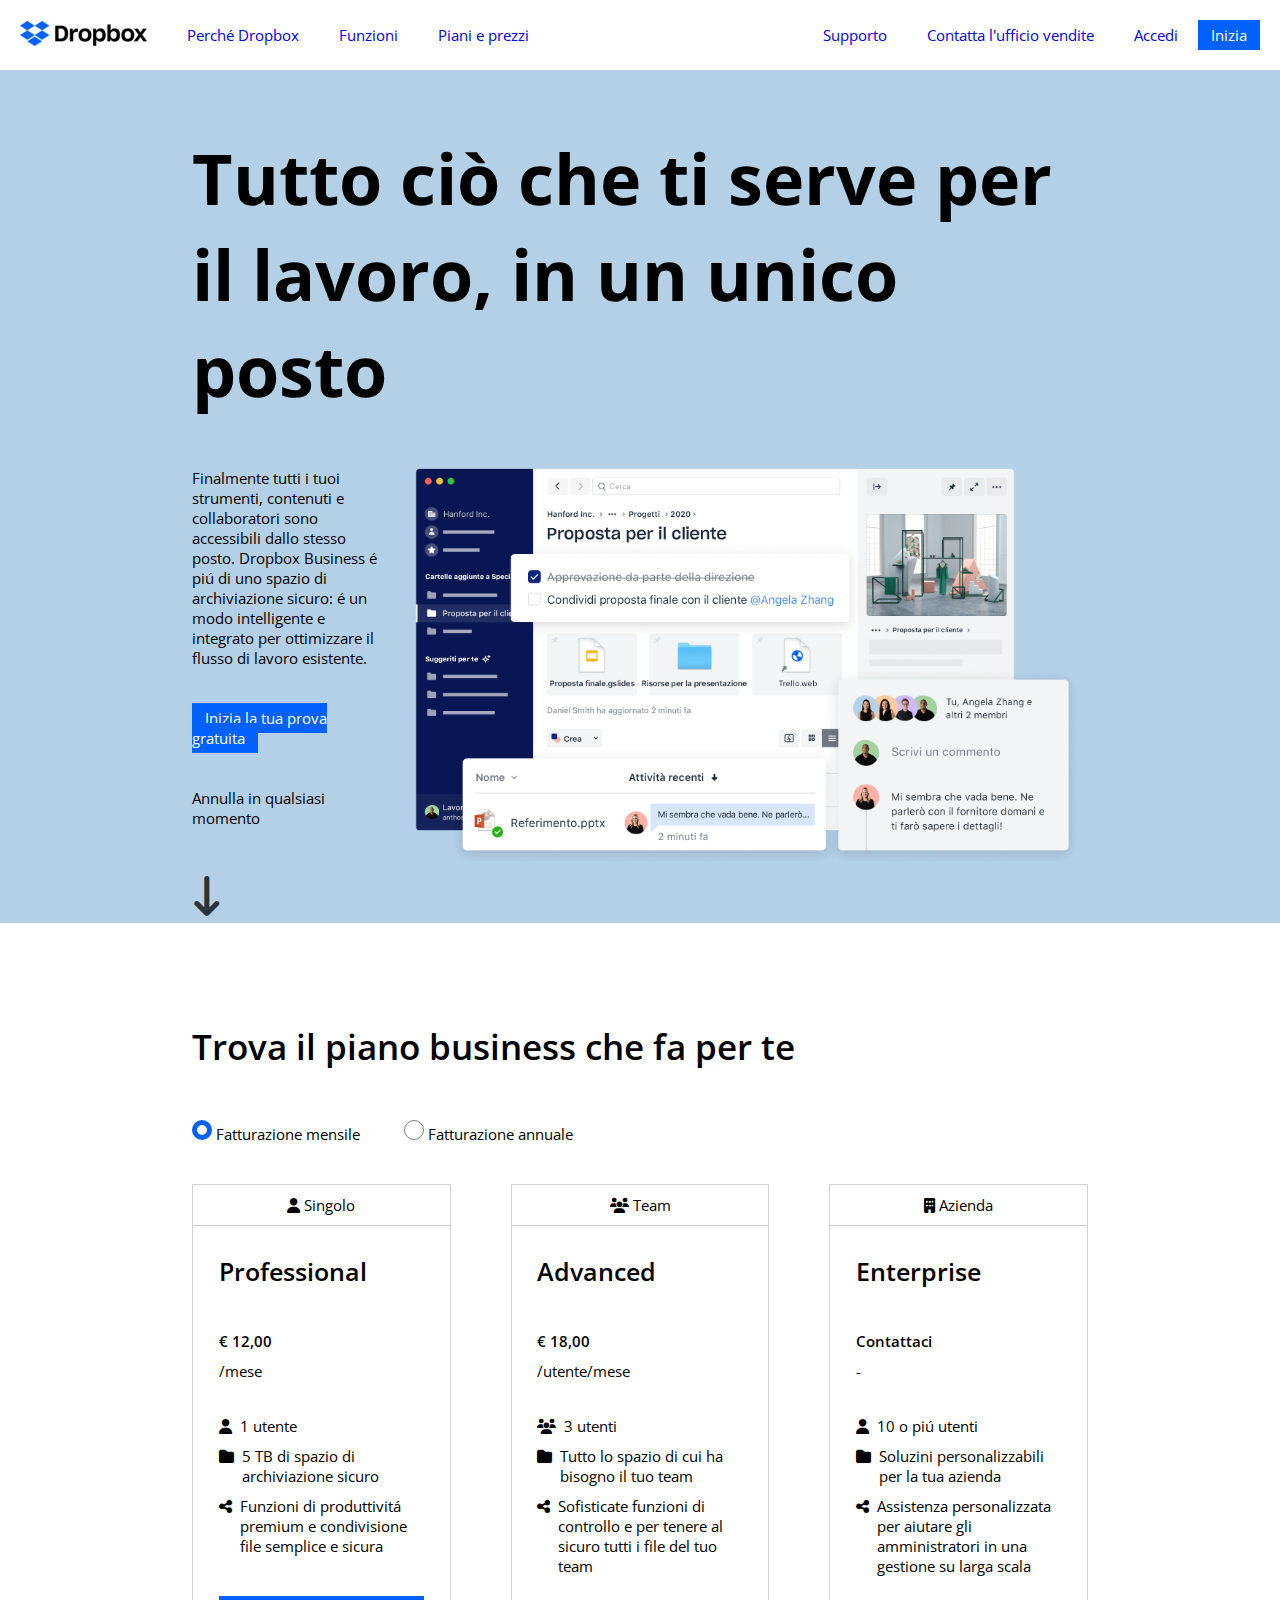
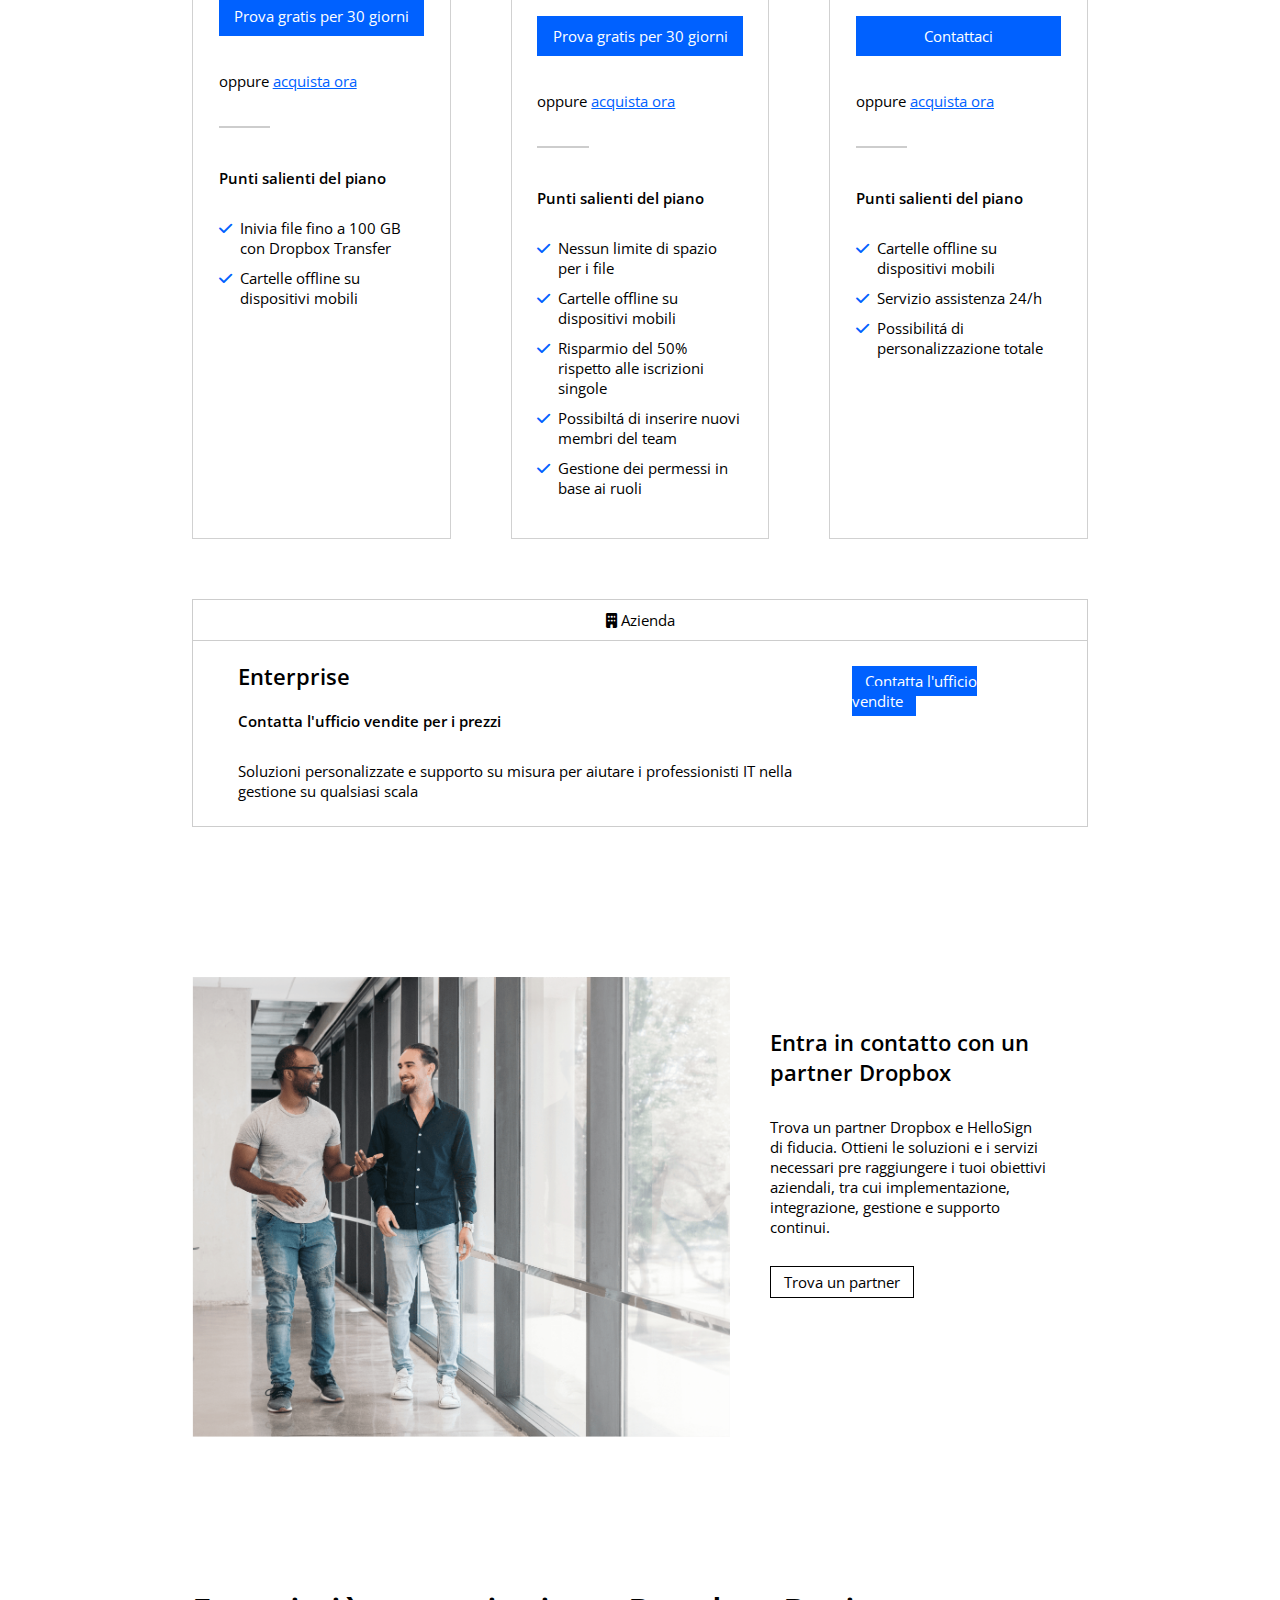
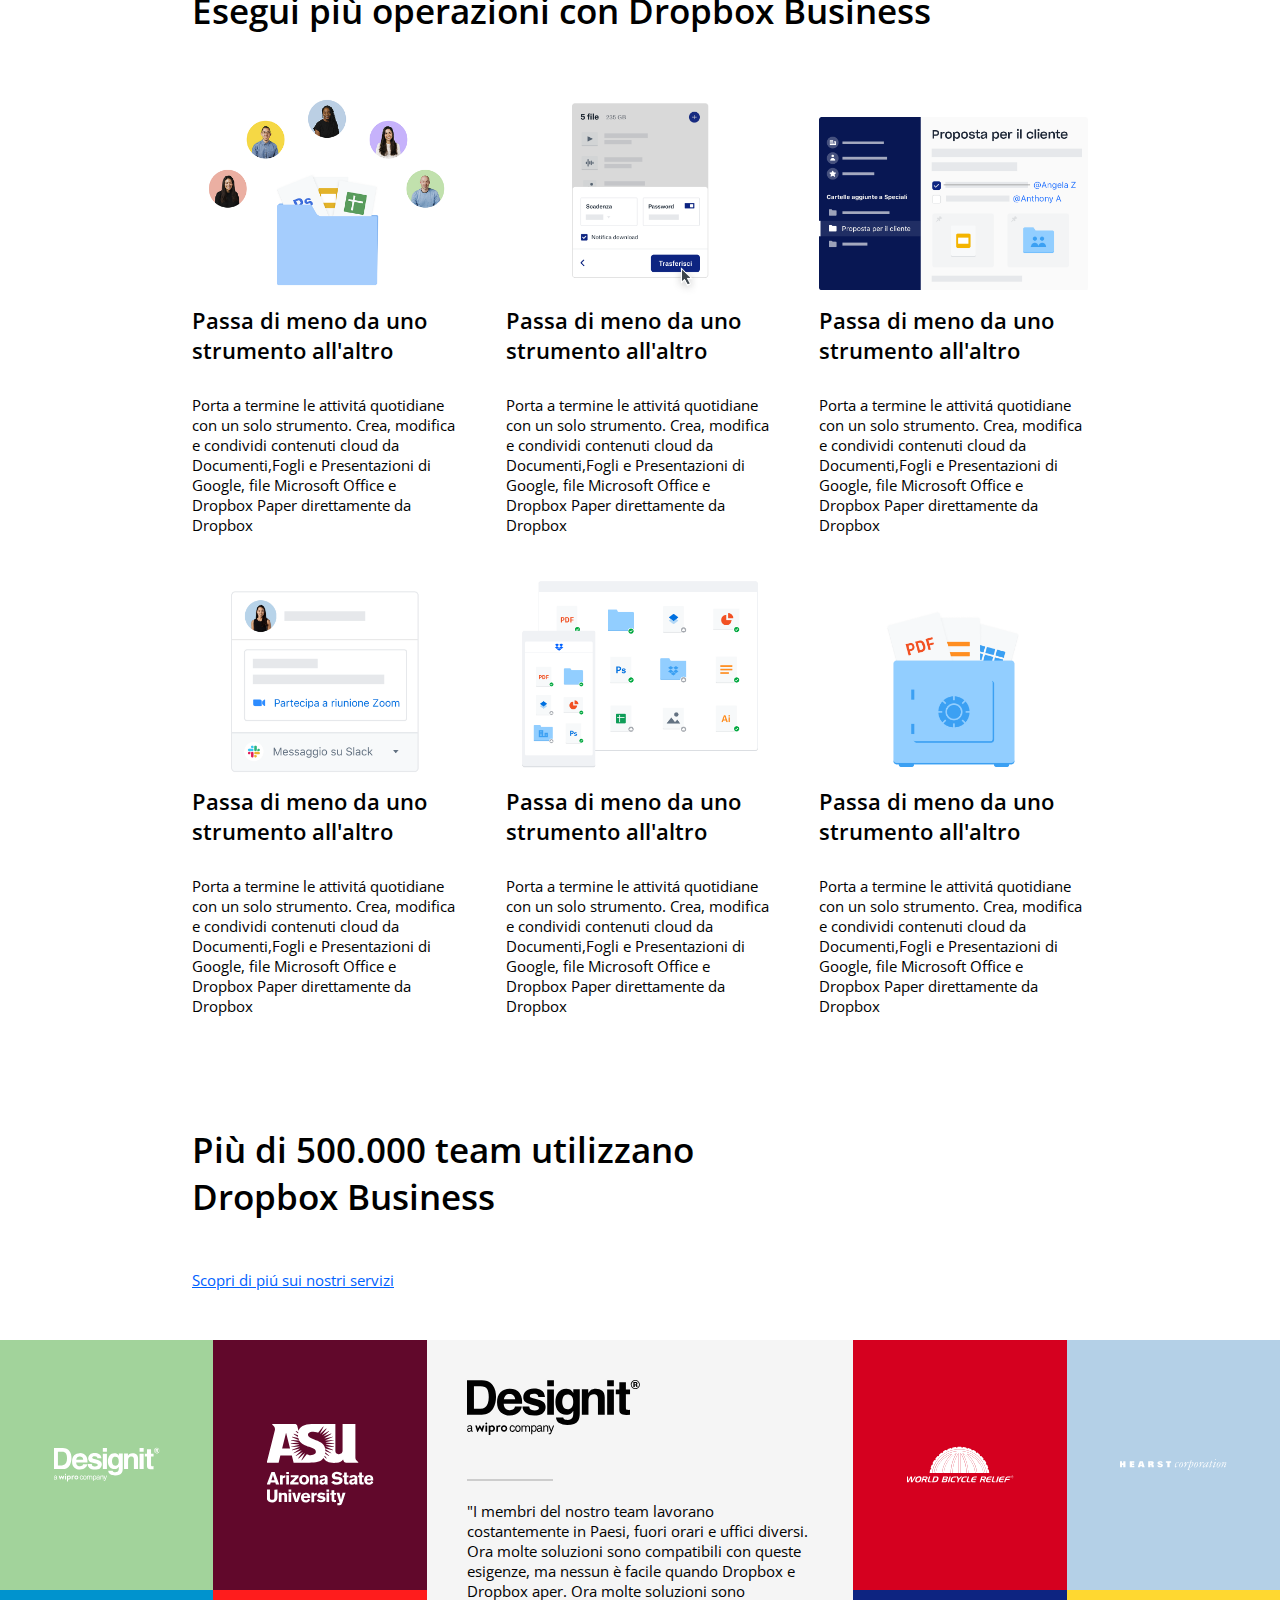
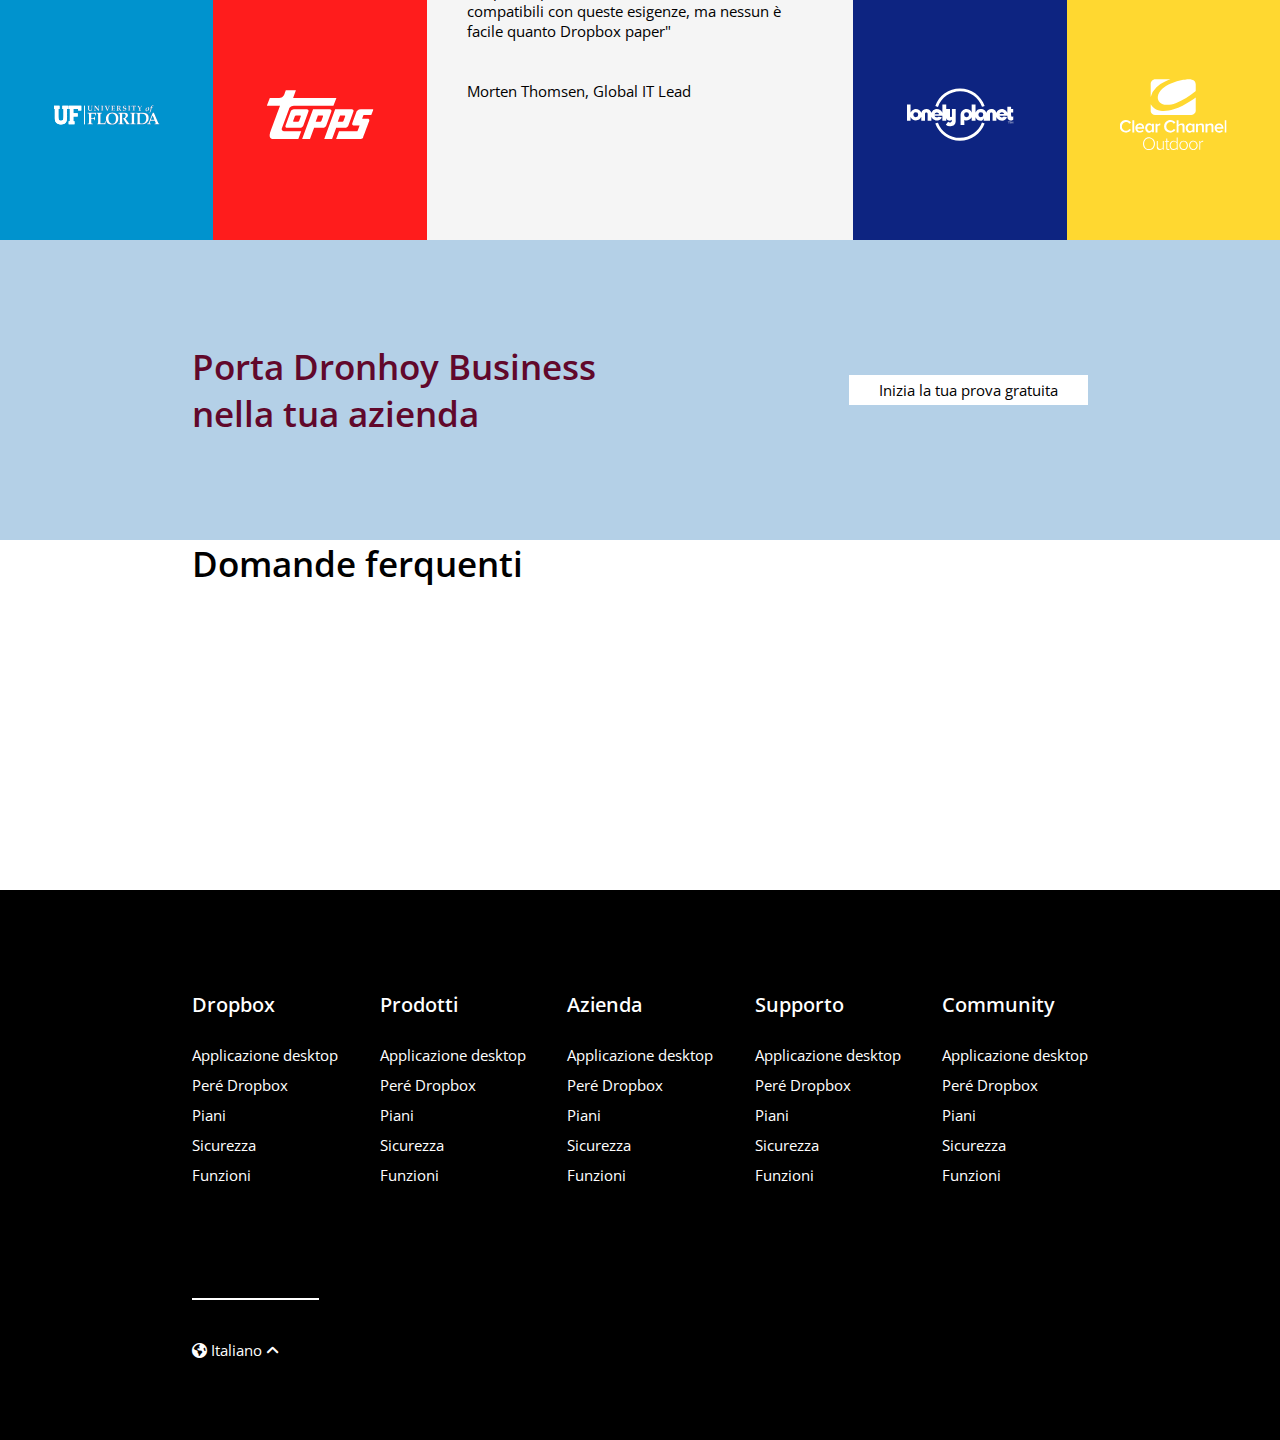
==== commit 1aee0b07: "Mini sezione prima delle domande frequenti" ====
--- a/index.html
+++ b/index.html
@@ -205,7 +205,7 @@
                 <p>
                     Trova un partner Dropbox e HelloSign di fiducia. Ottieni le soluzioni e i servizi necessari pre raggiungere i tuoi obiettivi aziendali, tra cui implementazione, integrazione, gestione e supporto continui.
                 </p>     
-                <a href="#" class="btn-blue"> Trova un partner</a>
+                <a href="#" class="btn-blue bg-btn-white"> Trova un partner</a>
             </div>
         </section>
 
@@ -298,14 +298,14 @@
         <!-- dropbox per la tua azienda -->
         <section id="micro-section">
             <div id="micro-section-flex" class="central-position">
-                <h2 id="micro-section-text">Titolo</h2>
-                <a href="#">testo</a>
+                <h2>Porta Dronhoy Business nella tua azienda</h2>
+                <a class="btn-blue bg-btn-white" href="#">Inizia la tua prova gratuita</a>
             </div>
         </section>
 
         <!-- domande ferquenti -->
         <section id="frequent-questions" class="central-position">
-            hhh
+            <h2>Domande ferquenti</h2>
         </section>
     </main>
 
--- a/css/style.css
+++ b/css/style.css
@@ -43,6 +43,12 @@
     border-bottom: 2px solid rgb(205, 205, 205);
     padding: 15px 0;
 }
+.bg-btn-white{
+    color: black;
+    background-color: white;
+    border: 1px solid black;
+}
+
 /* header */
 
 /* nav bar */
@@ -264,11 +270,6 @@
 #contact-partner p{
     padding-bottom: 35px;
 }
-#contact-partner .btn-blue{
-    color: black;
-    background-color: white;
-    border: 1px solid black;
-}
 
 
 
@@ -371,11 +372,14 @@
     background-color: #ffd830;
 }
 
+
+
 /* dropbox per la tua azienda */
 #micro-section{
     width: 100%;
-    min-height: 300px;
-    background-color: cadetblue;
+    height: 300px;
+    background-color: #b4d0e7;
+    color: #61082b;
 }
 #micro-section-flex{
     height: 300px;
@@ -384,6 +388,16 @@
     justify-content: space-between;
     align-items: center;
 }
+#micro-section-flex h2{
+    padding-bottom: 0;
+    width: 50%;
+}
+#micro-section-flex a{
+    border: 0;
+    padding-left: 30px;
+    padding-right: 30px;
+}
+
 
 /* domande frequenti */
 #frequent-questions{
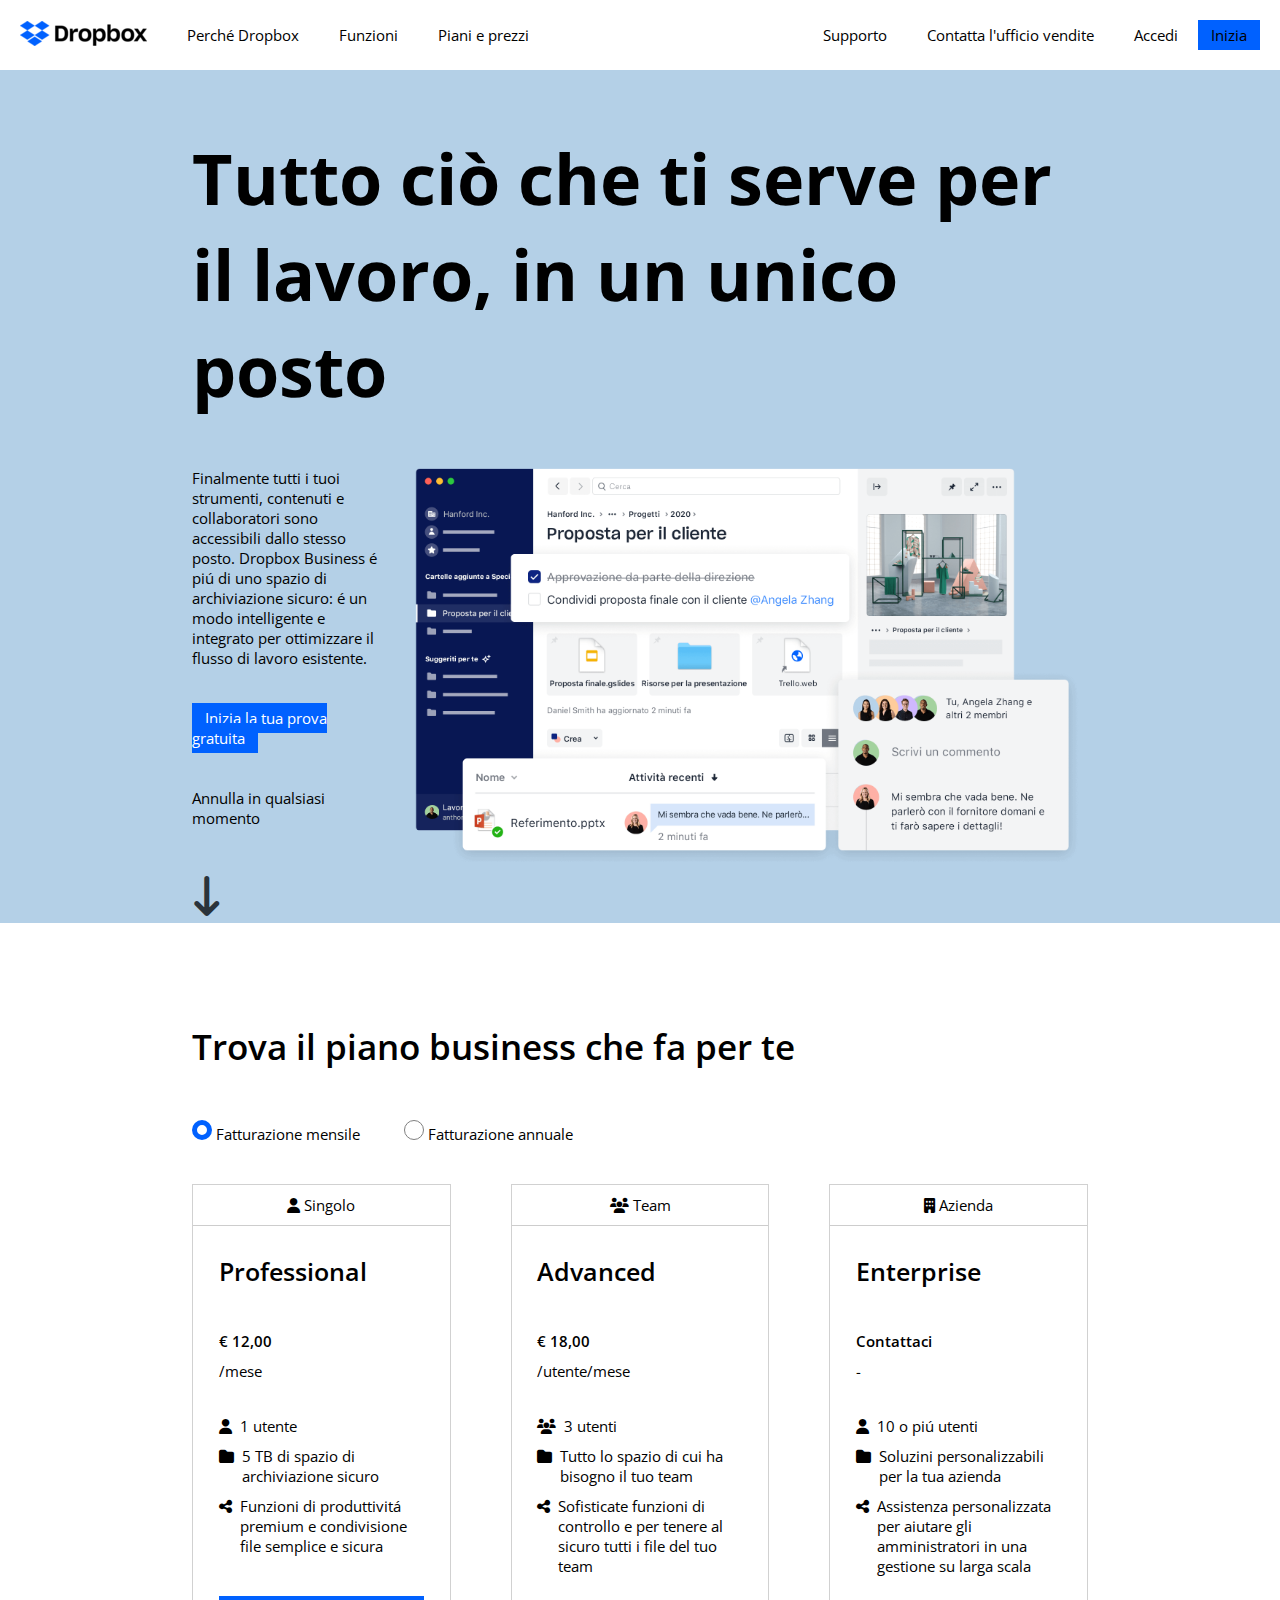
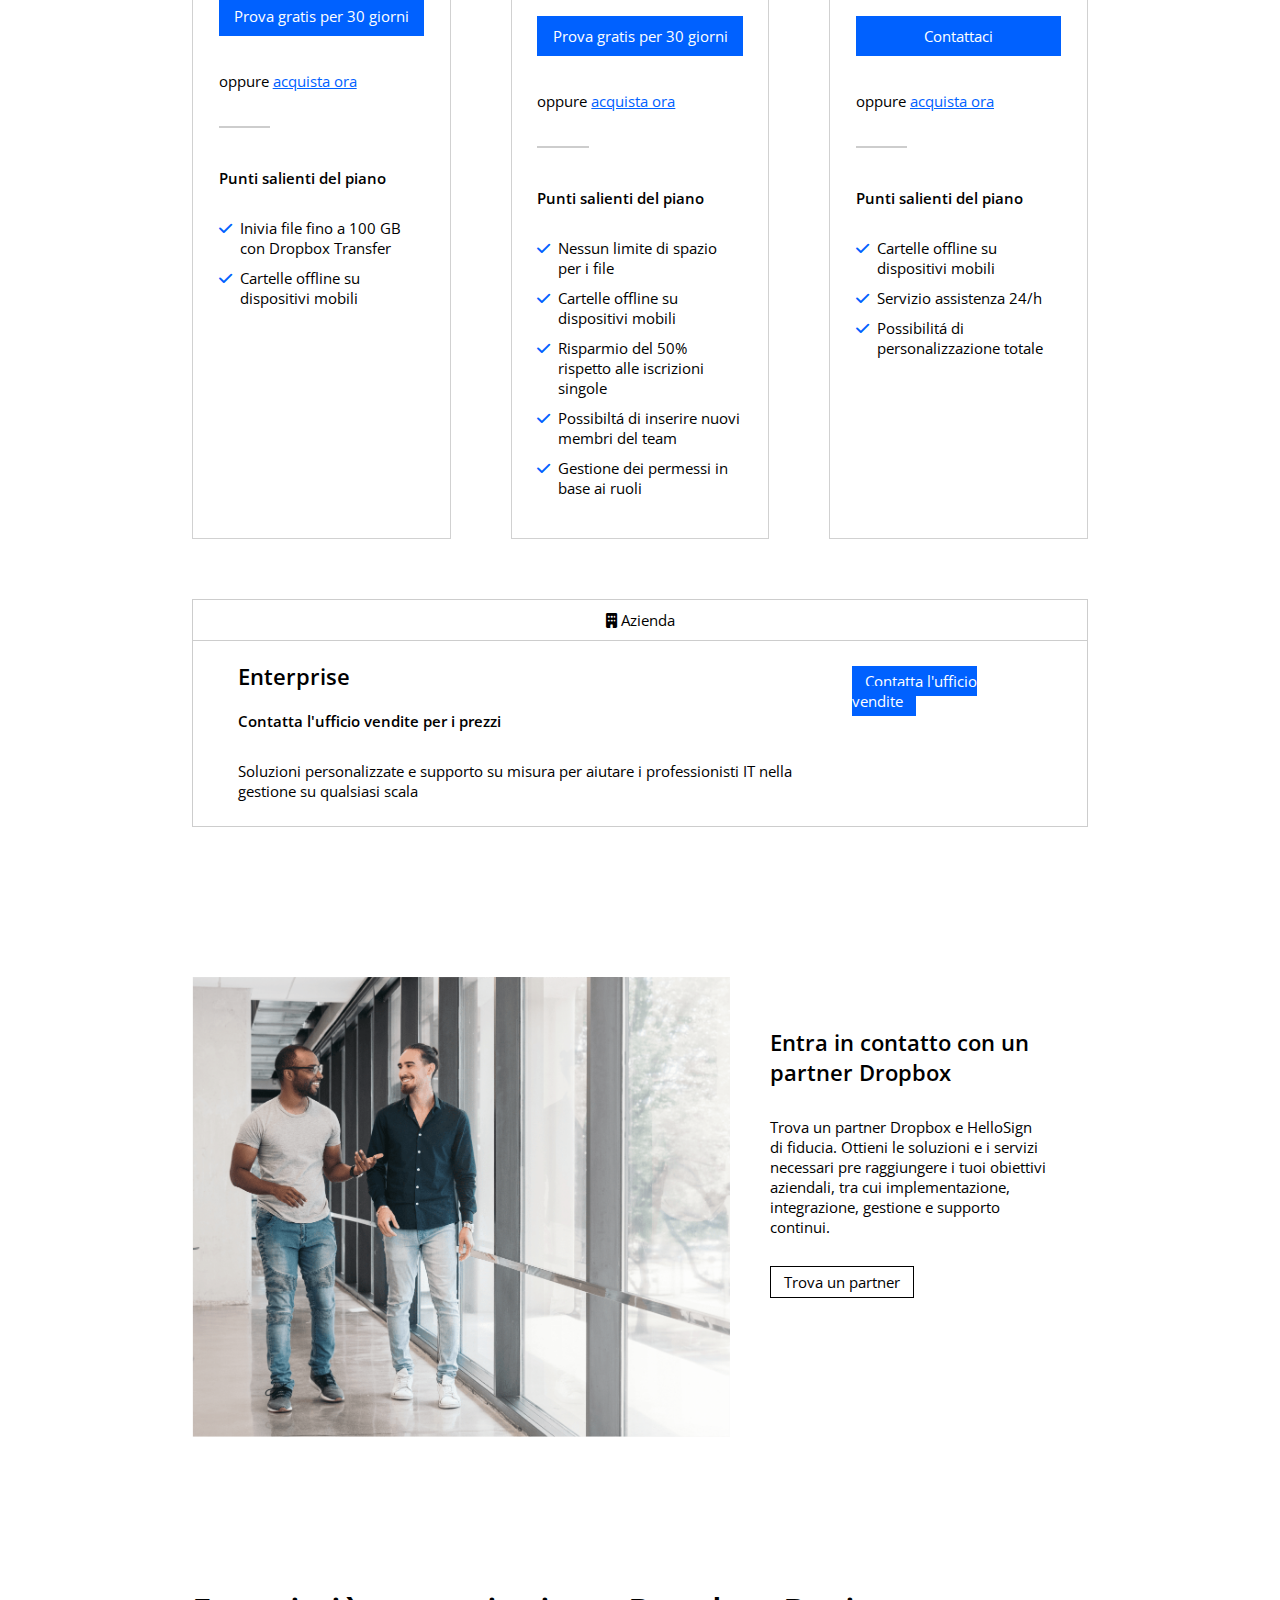
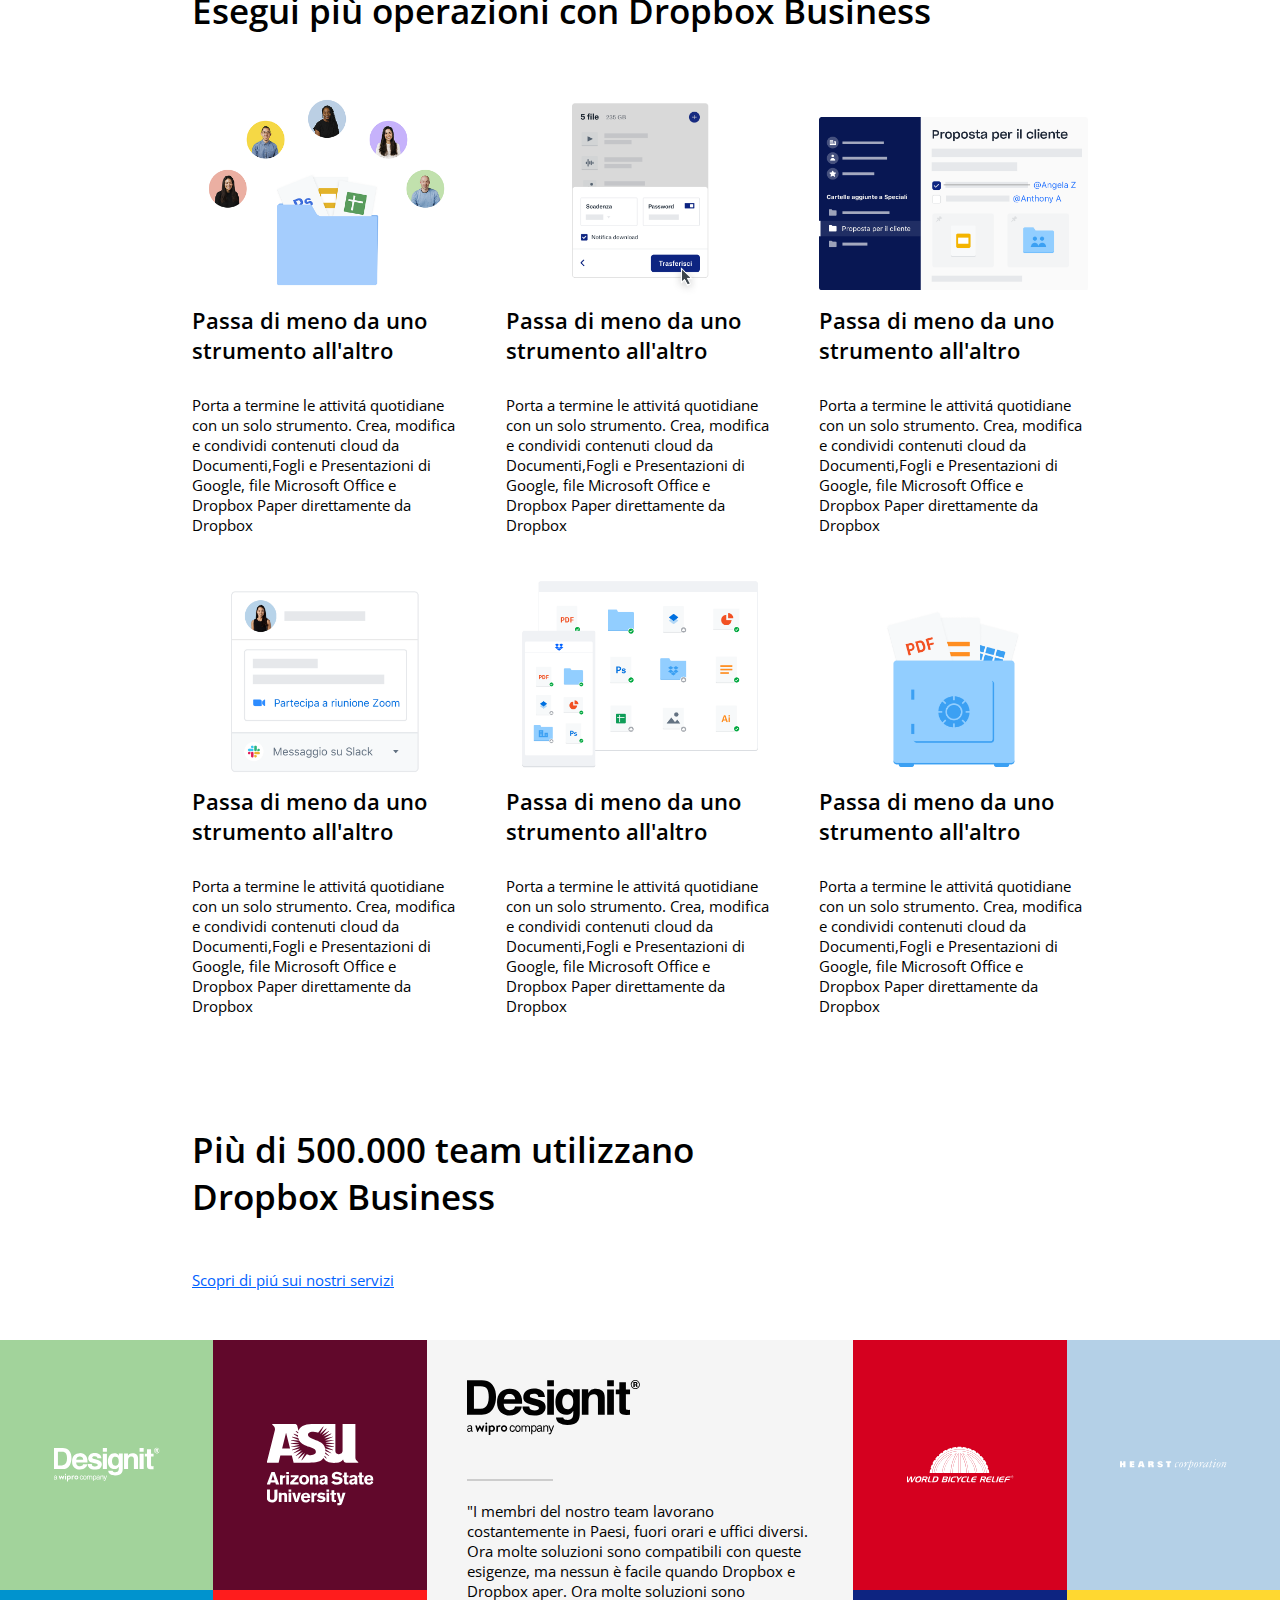
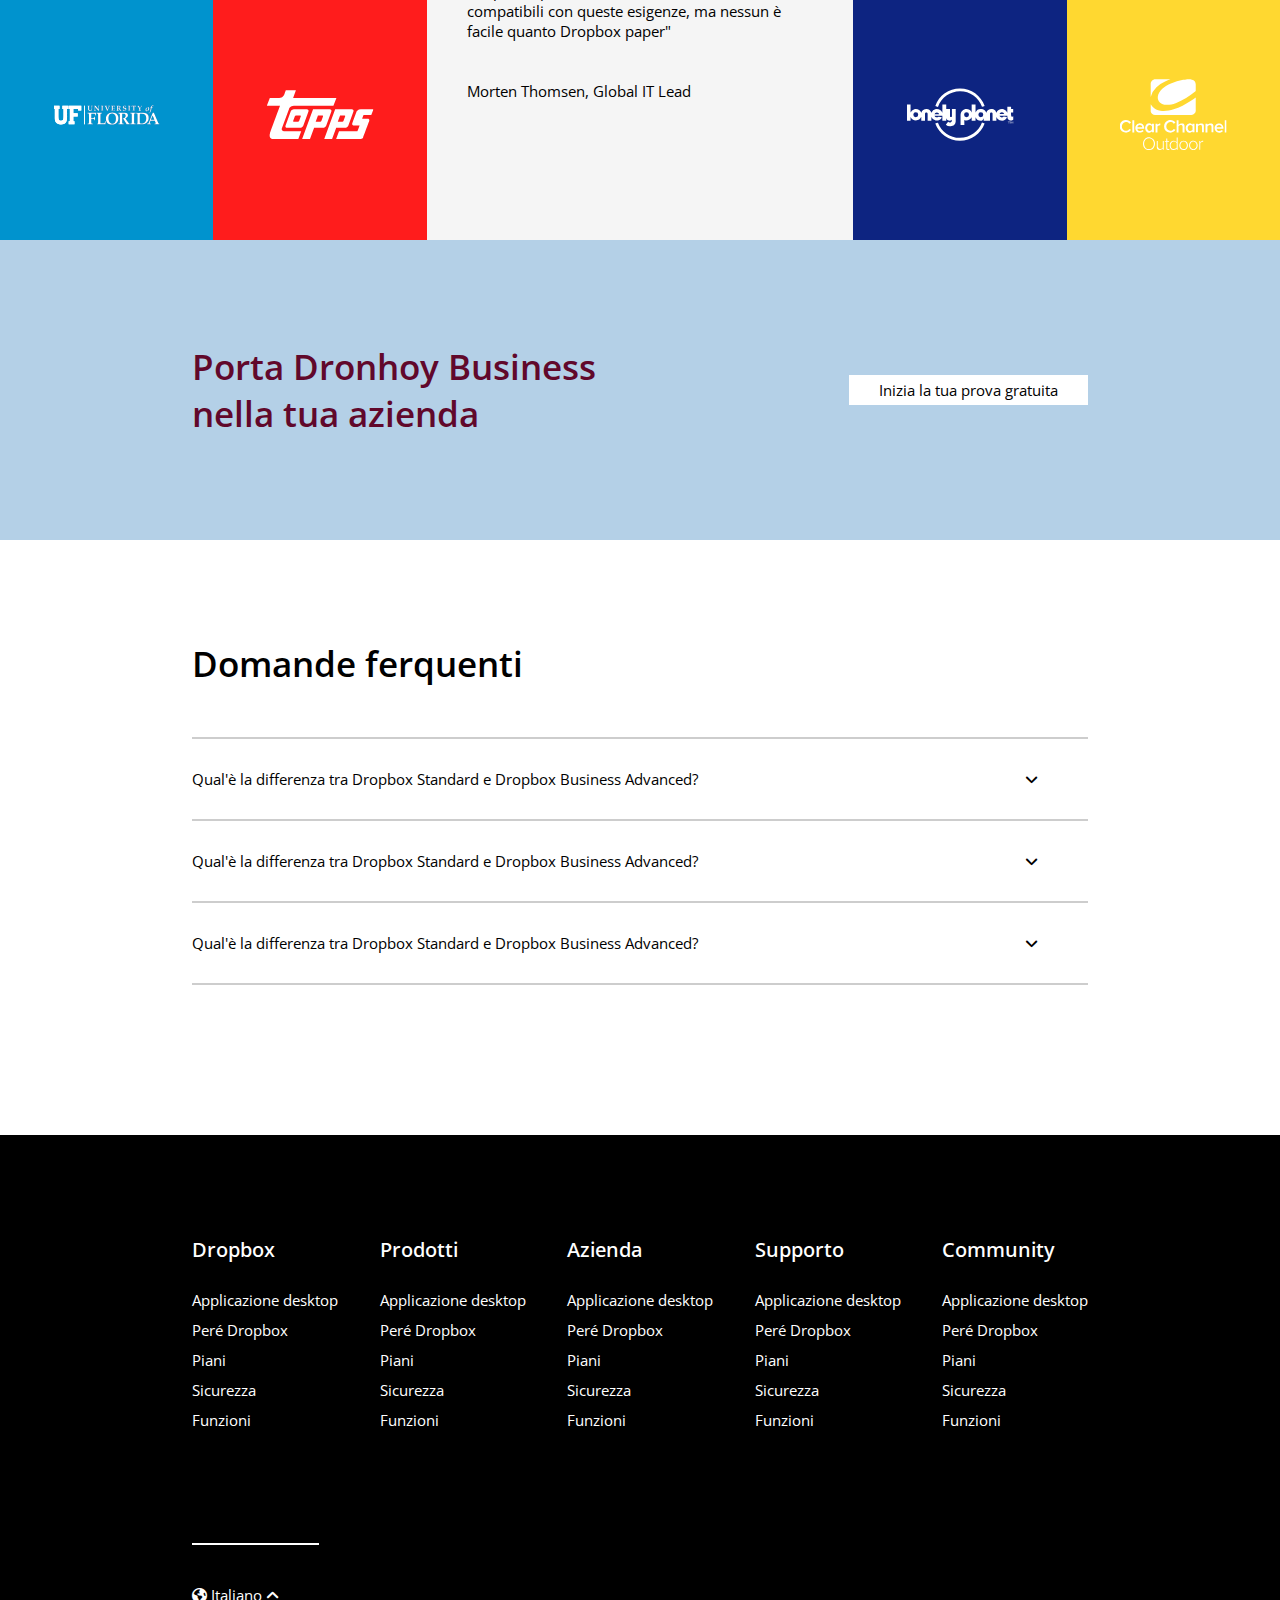
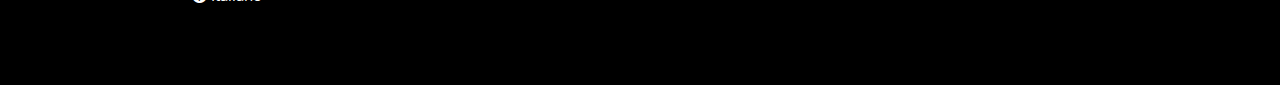
==== commit 0614275a: "Domande frequenti" ====
--- a/index.html
+++ b/index.html
@@ -306,6 +306,18 @@
         <!-- domande ferquenti -->
         <section id="frequent-questions" class="central-position">
             <h2>Domande ferquenti</h2>
+            <div class="question">
+                Qual'&egrave; la differenza tra Dropbox Standard e Dropbox Business Advanced?
+                <i class="fa-solid fa-angle-down"></i>
+            </div>
+            <div class="question">
+                Qual'&egrave; la differenza tra Dropbox Standard e Dropbox Business Advanced?
+                <i class="fa-solid fa-angle-down"></i>
+            </div>
+            <div class="question">
+                Qual'&egrave; la differenza tra Dropbox Standard e Dropbox Business Advanced?
+                <i class="fa-solid fa-angle-down"></i>
+            </div>
         </section>
     </main>
 
--- a/css/style.css
+++ b/css/style.css
@@ -66,7 +66,9 @@
     justify-content: space-between;
     align-items: center;
 }
-
+#nav-bar a{
+    color: black;
+}
 .header-nav{
     display: flex;
     align-items: center;
@@ -401,11 +403,26 @@
 
 /* domande frequenti */
 #frequent-questions{
-    
+    padding: 100px 0;
     min-height: 300px;
-    /* debug */
-}
-
+    
+}
+#frequent-questions h2{
+    /* padding-top: 100px; */
+    border-bottom: 2px solid rgb(205, 205, 205) ;
+}
+
+.question{
+    position: relative;
+    padding: 30px 0;
+    border-bottom: 2px solid rgb(205, 205, 205);
+}
+.question i{
+    position: absolute;
+    right: 50px;
+    top: 50%;
+    transform: translate(0,-50%);
+}
 
 
 
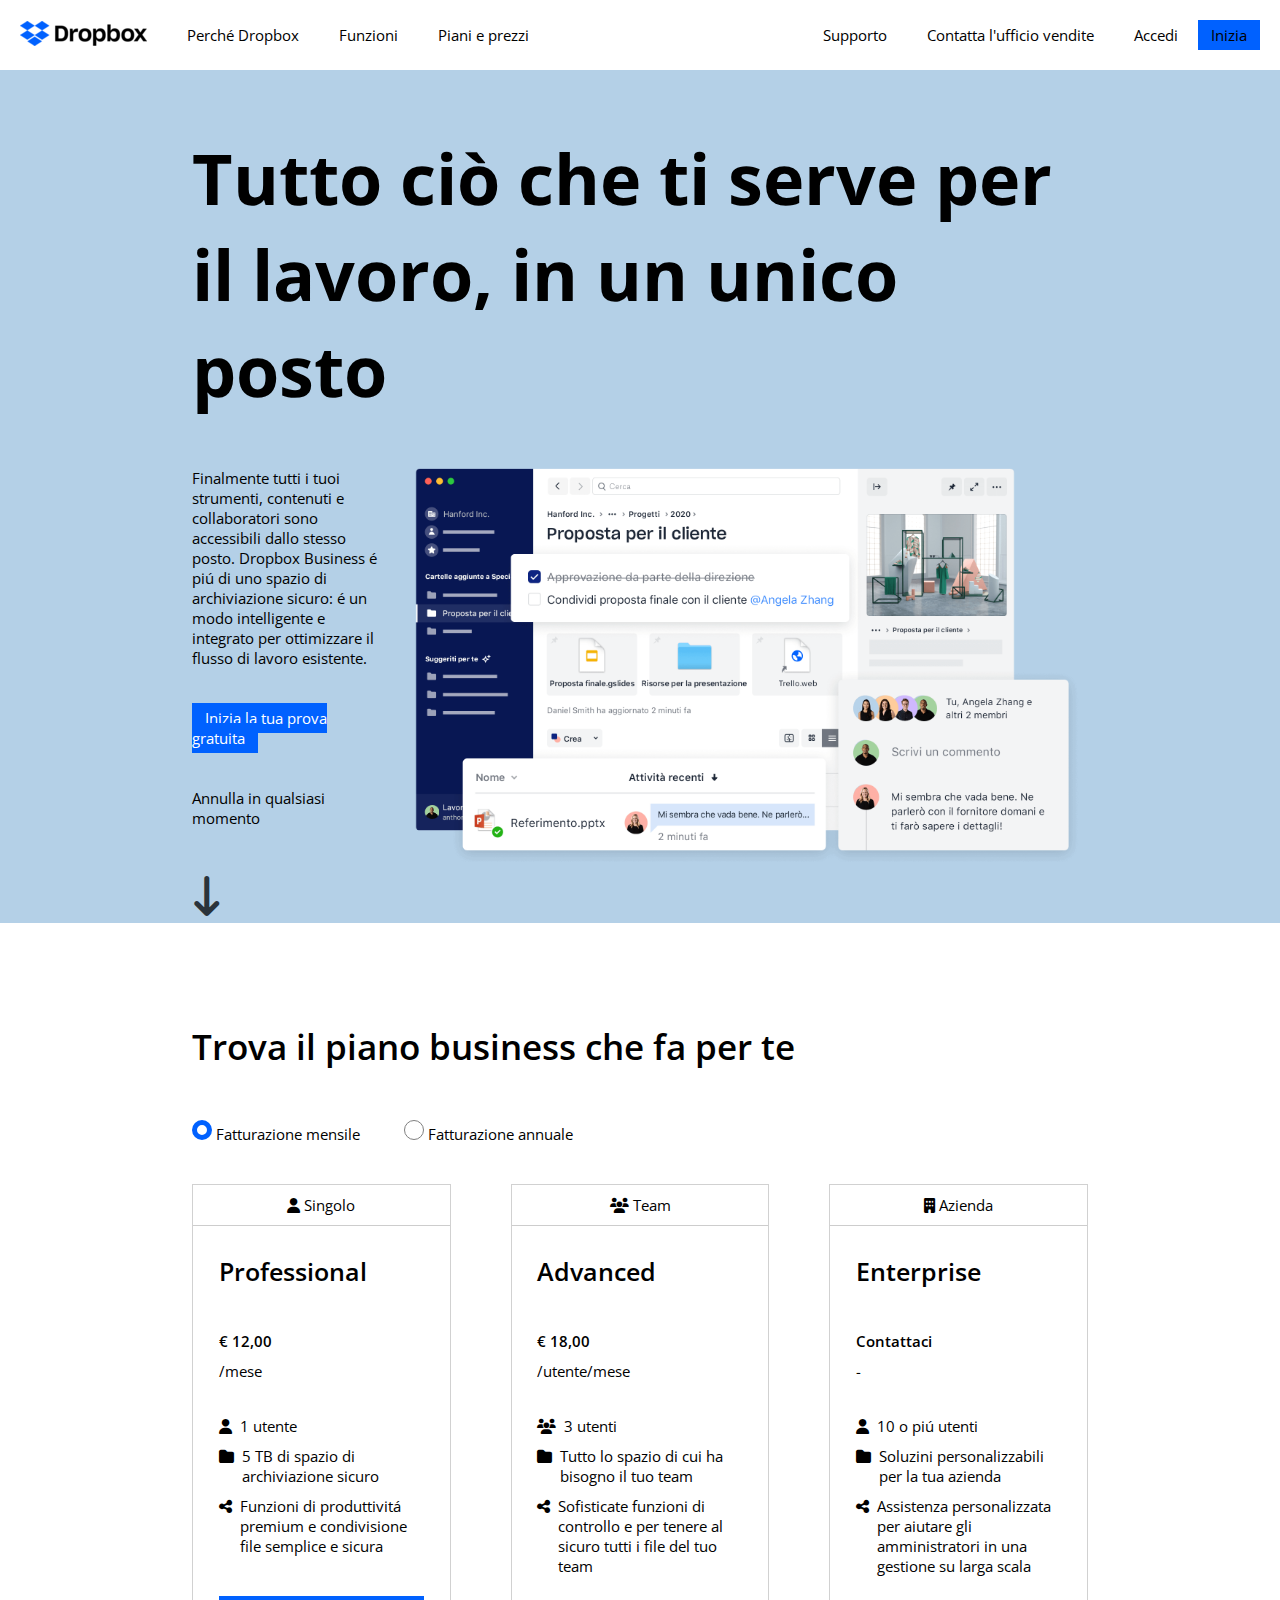
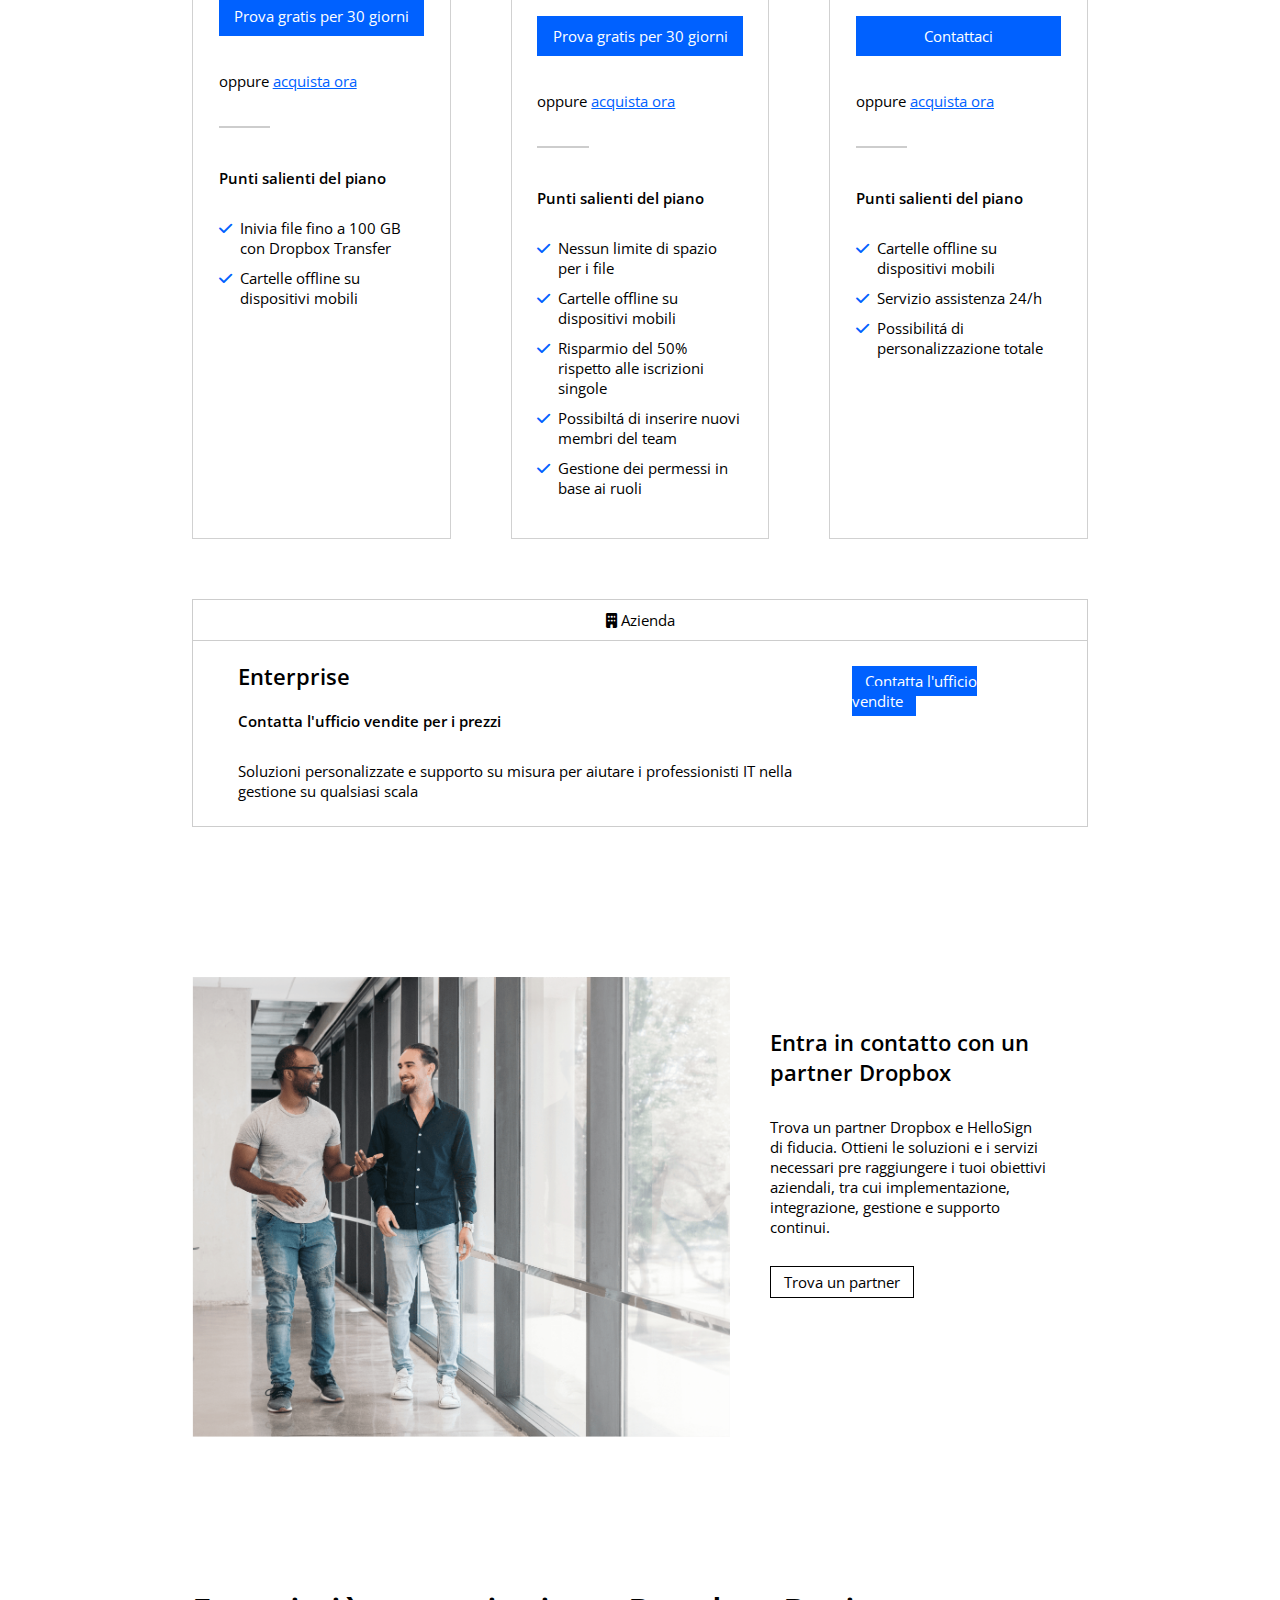
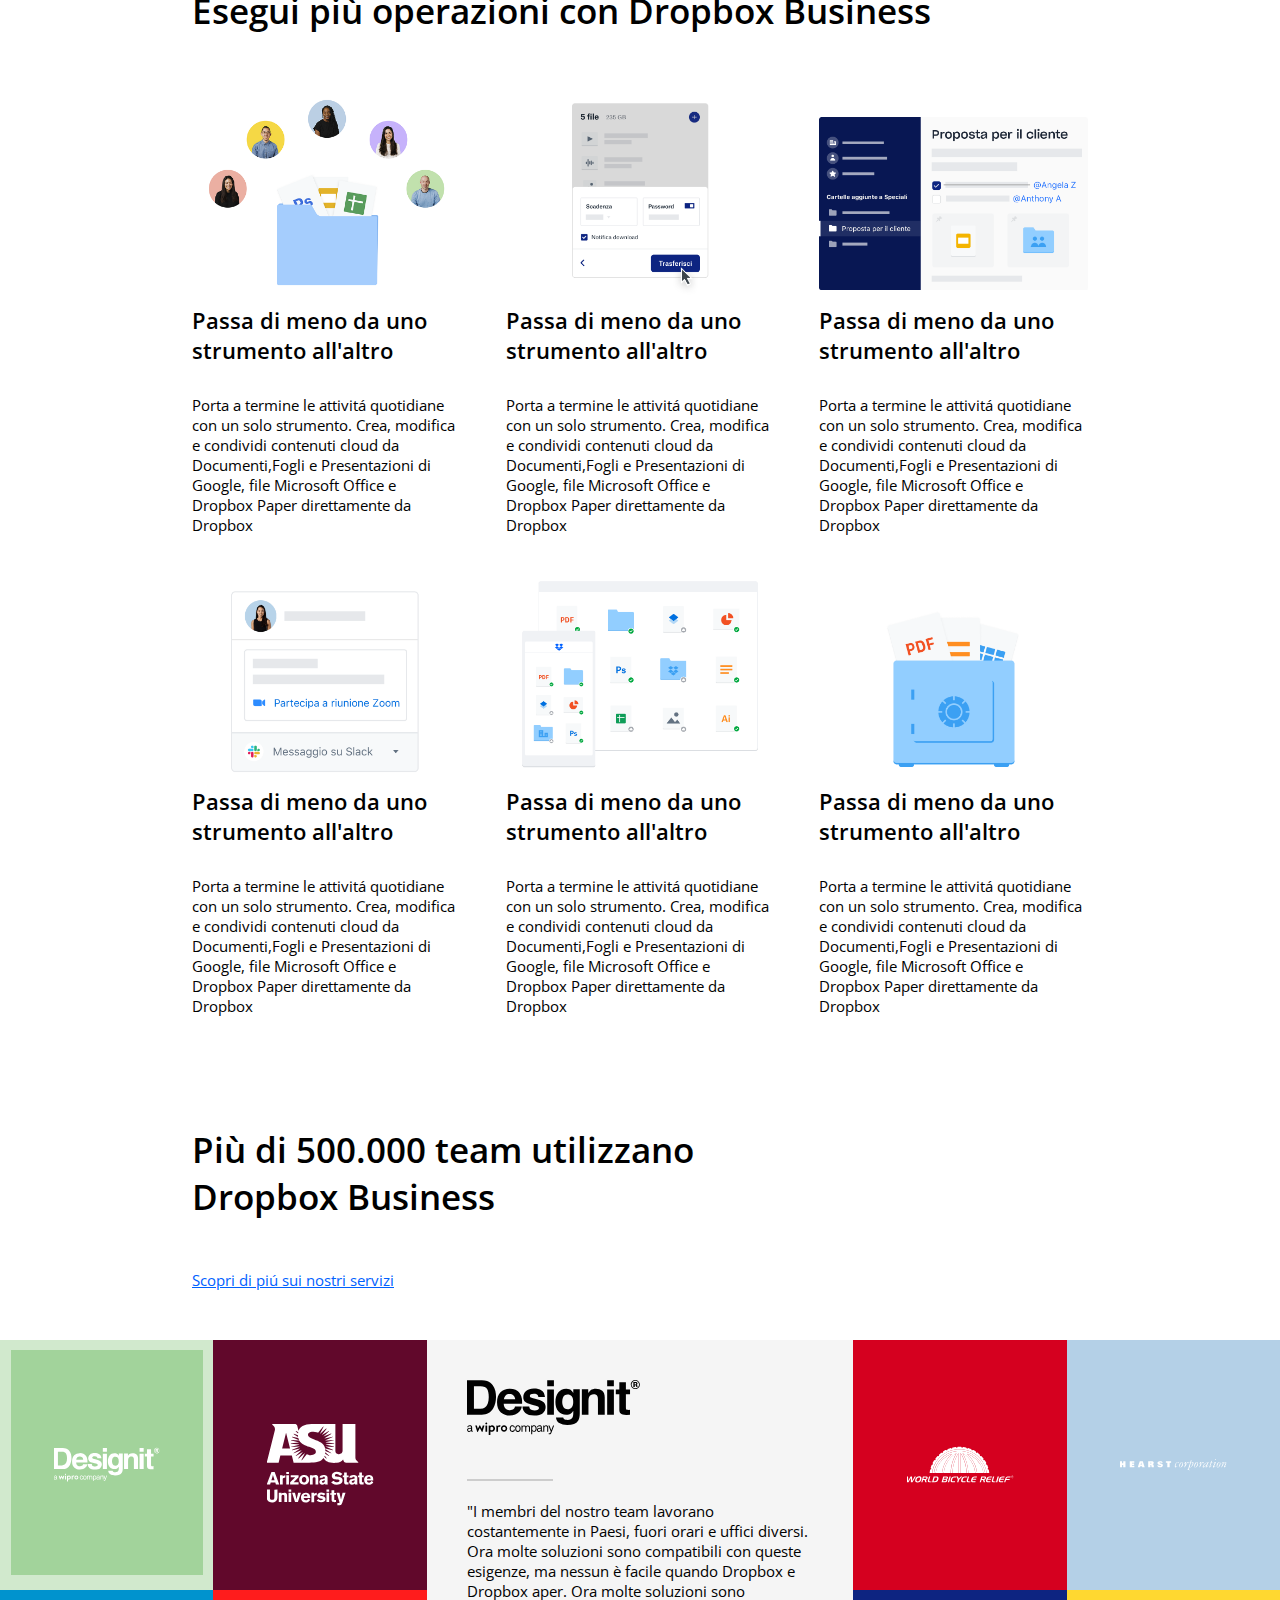
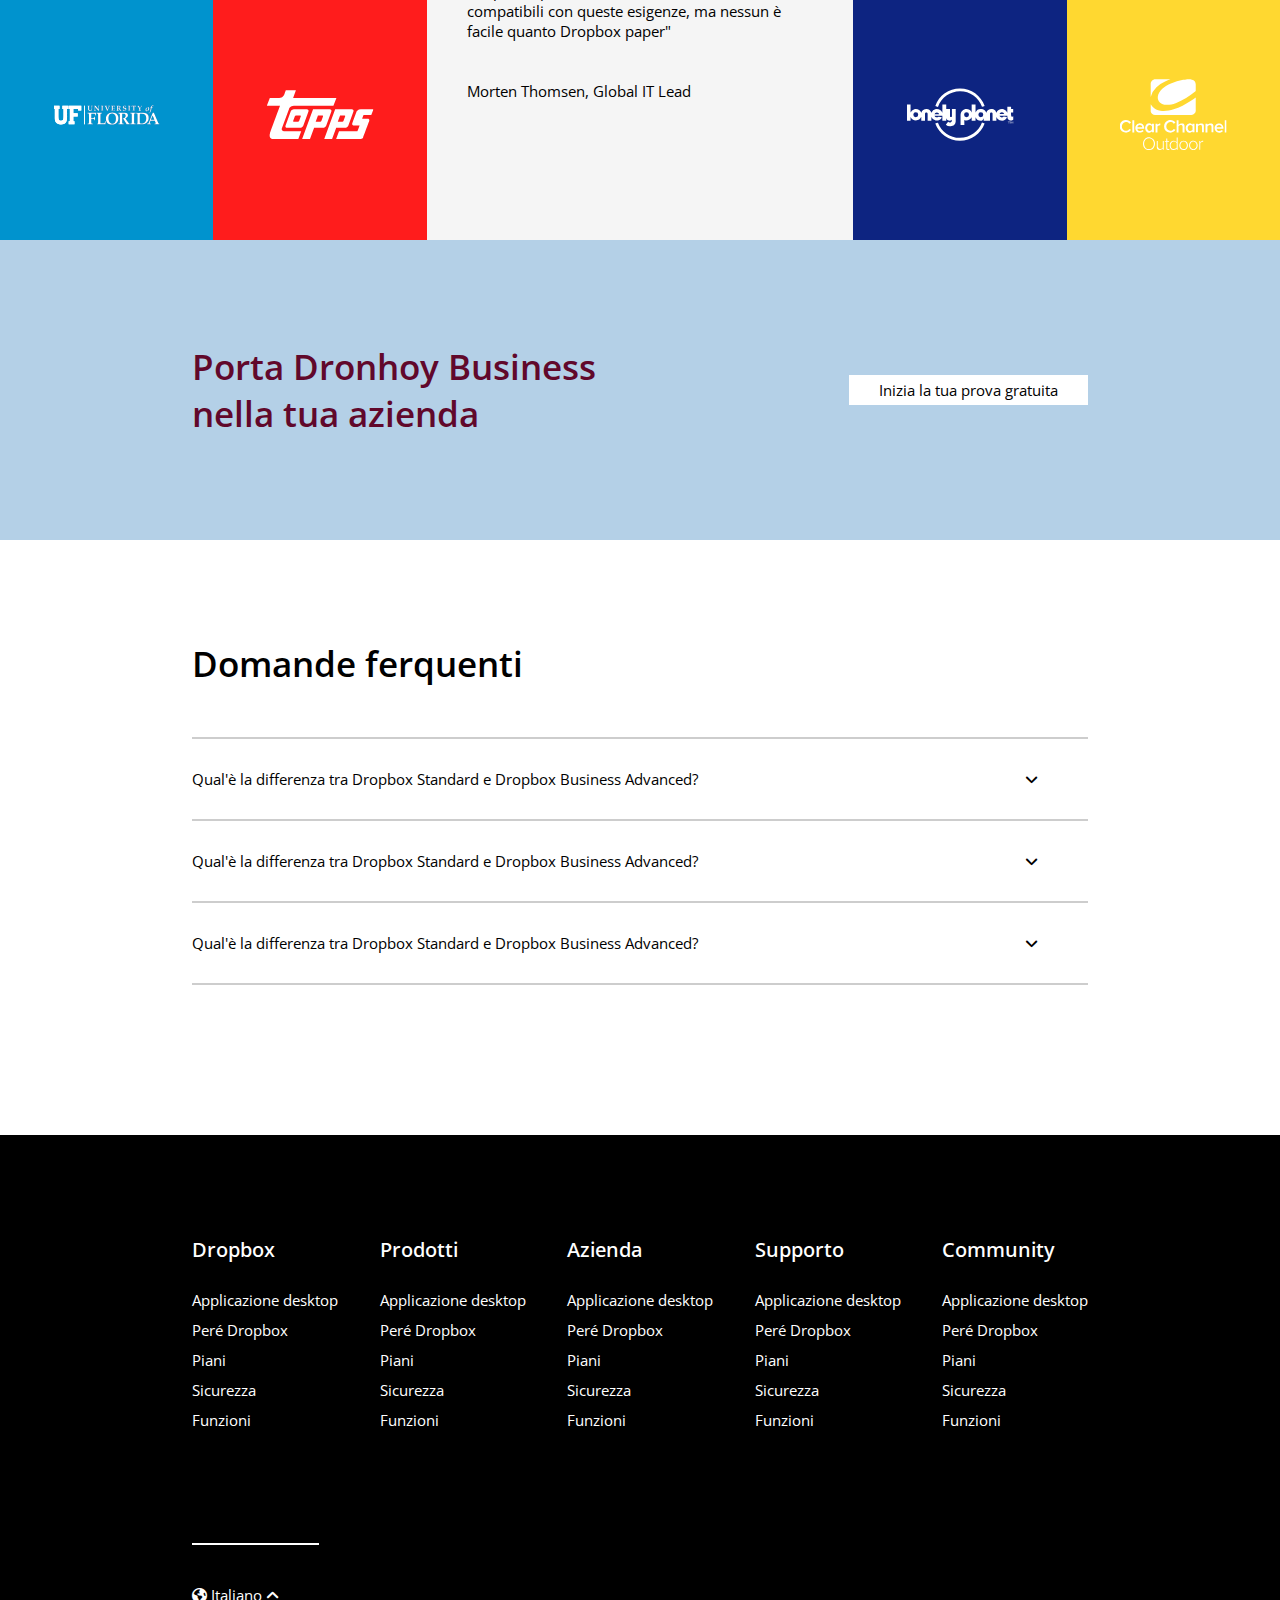
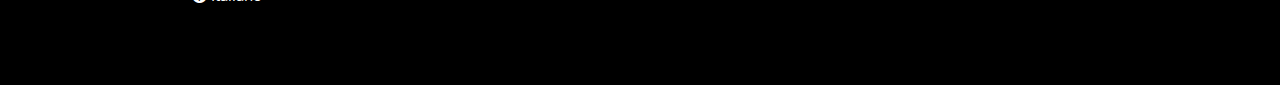
==== commit f0a810ea: "Effetto selezione logo partner associati" ====
--- a/index.html
+++ b/index.html
@@ -256,8 +256,10 @@
         <!-- partner associati -->
         <section id="associated-partners">
             <div class="partner">
-                <div class="partner-logo designit">
-                    <img src="img/nuovi-svg/designit.svg" alt="designit">
+                <div class=" partner-logo partner-logo-active">
+                    <div class=" designit ">
+                        <img src="img/nuovi-svg/designit.svg" alt="designit">
+                    </div>
                 </div>
                 <div class="partner-logo asu">
                     <img src="img/nuovi-svg/arizona-state-university.svg" alt="arizona state university">
--- a/css/style.css
+++ b/css/style.css
@@ -351,6 +351,7 @@
 /* colore sfondi parner */
 .designit{
     background-color: #a2d39b;
+    
 }
 .asu{
     background-color: #61082b;
@@ -372,6 +373,17 @@
 }
 .clear-channel{
     background-color: #ffd830;
+}
+
+/* selettore del logo */
+.partner-logo-active{
+    background-color: #d1e9cd;
+    
+}
+.designit{
+    width: 90%;
+    height: 90%;
+    margin: 5% auto;
 }
 
 
@@ -408,7 +420,6 @@
     
 }
 #frequent-questions h2{
-    /* padding-top: 100px; */
     border-bottom: 2px solid rgb(205, 205, 205) ;
 }
 
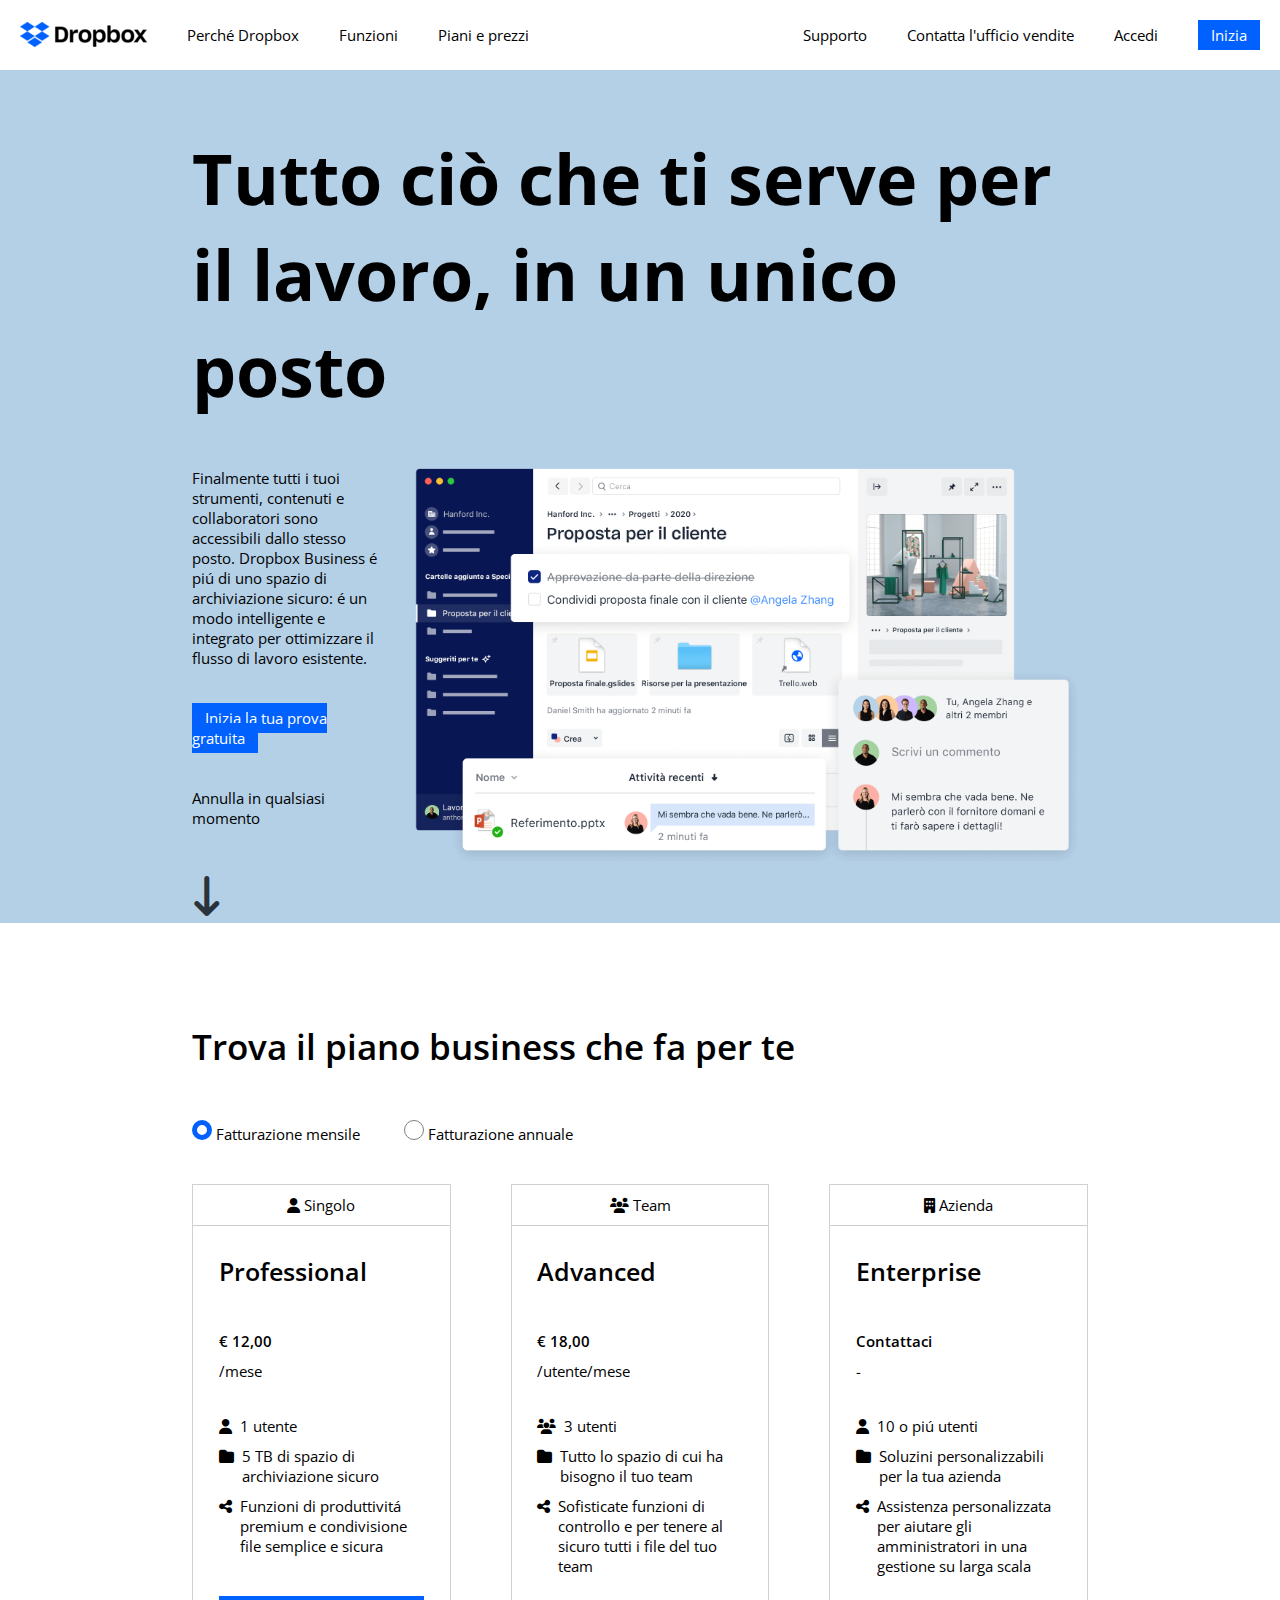
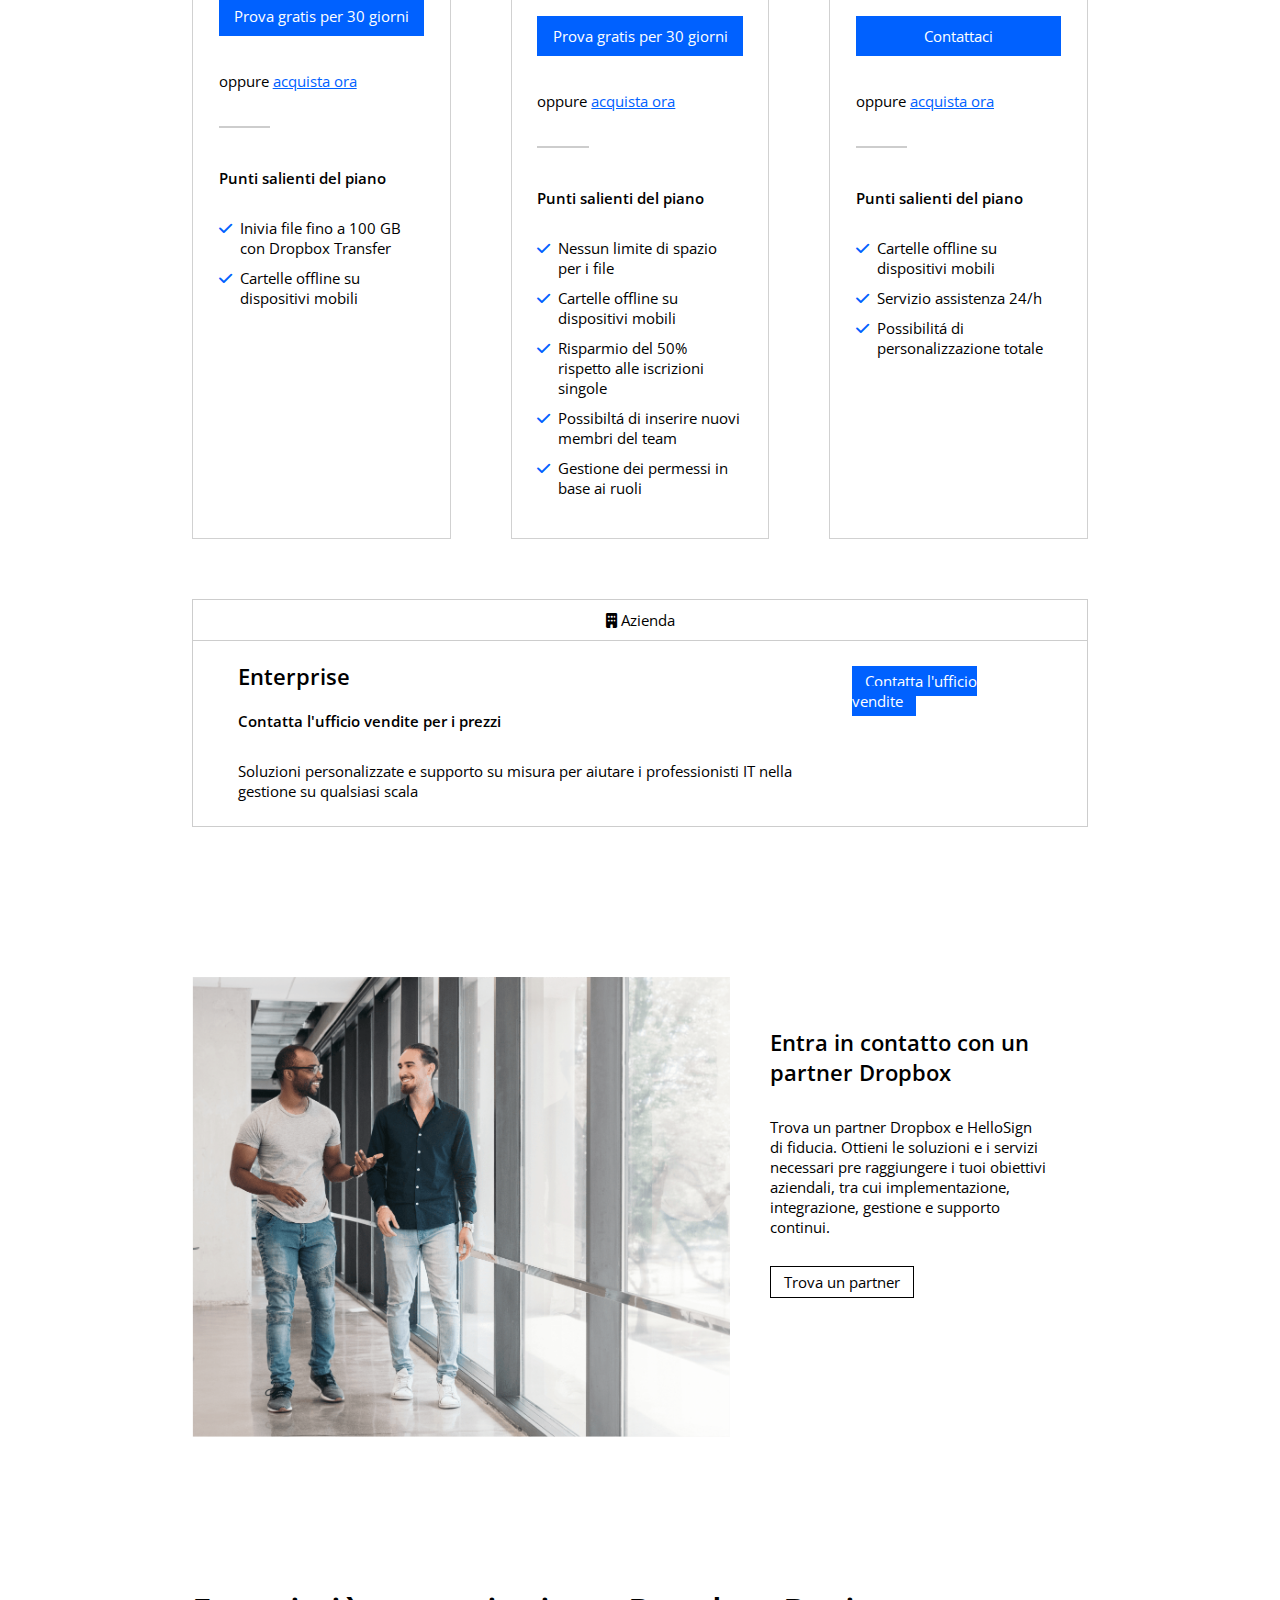
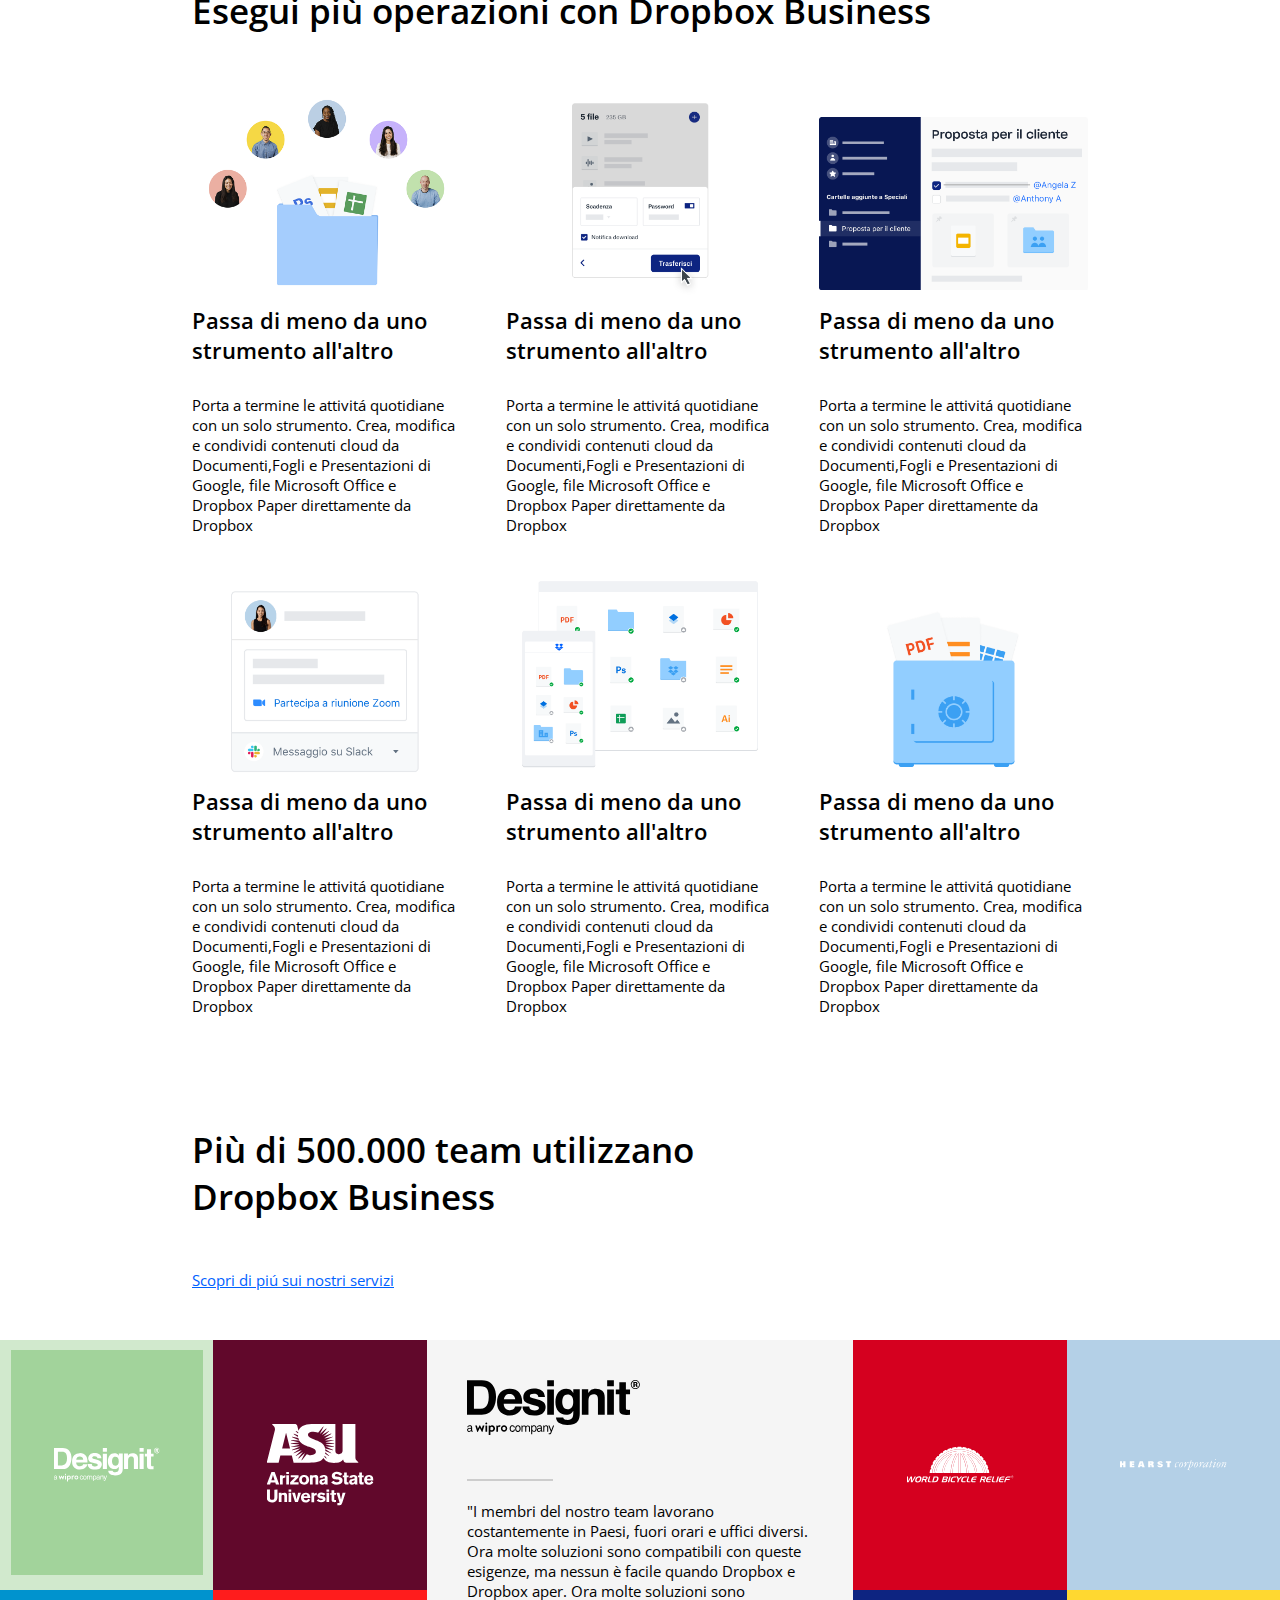
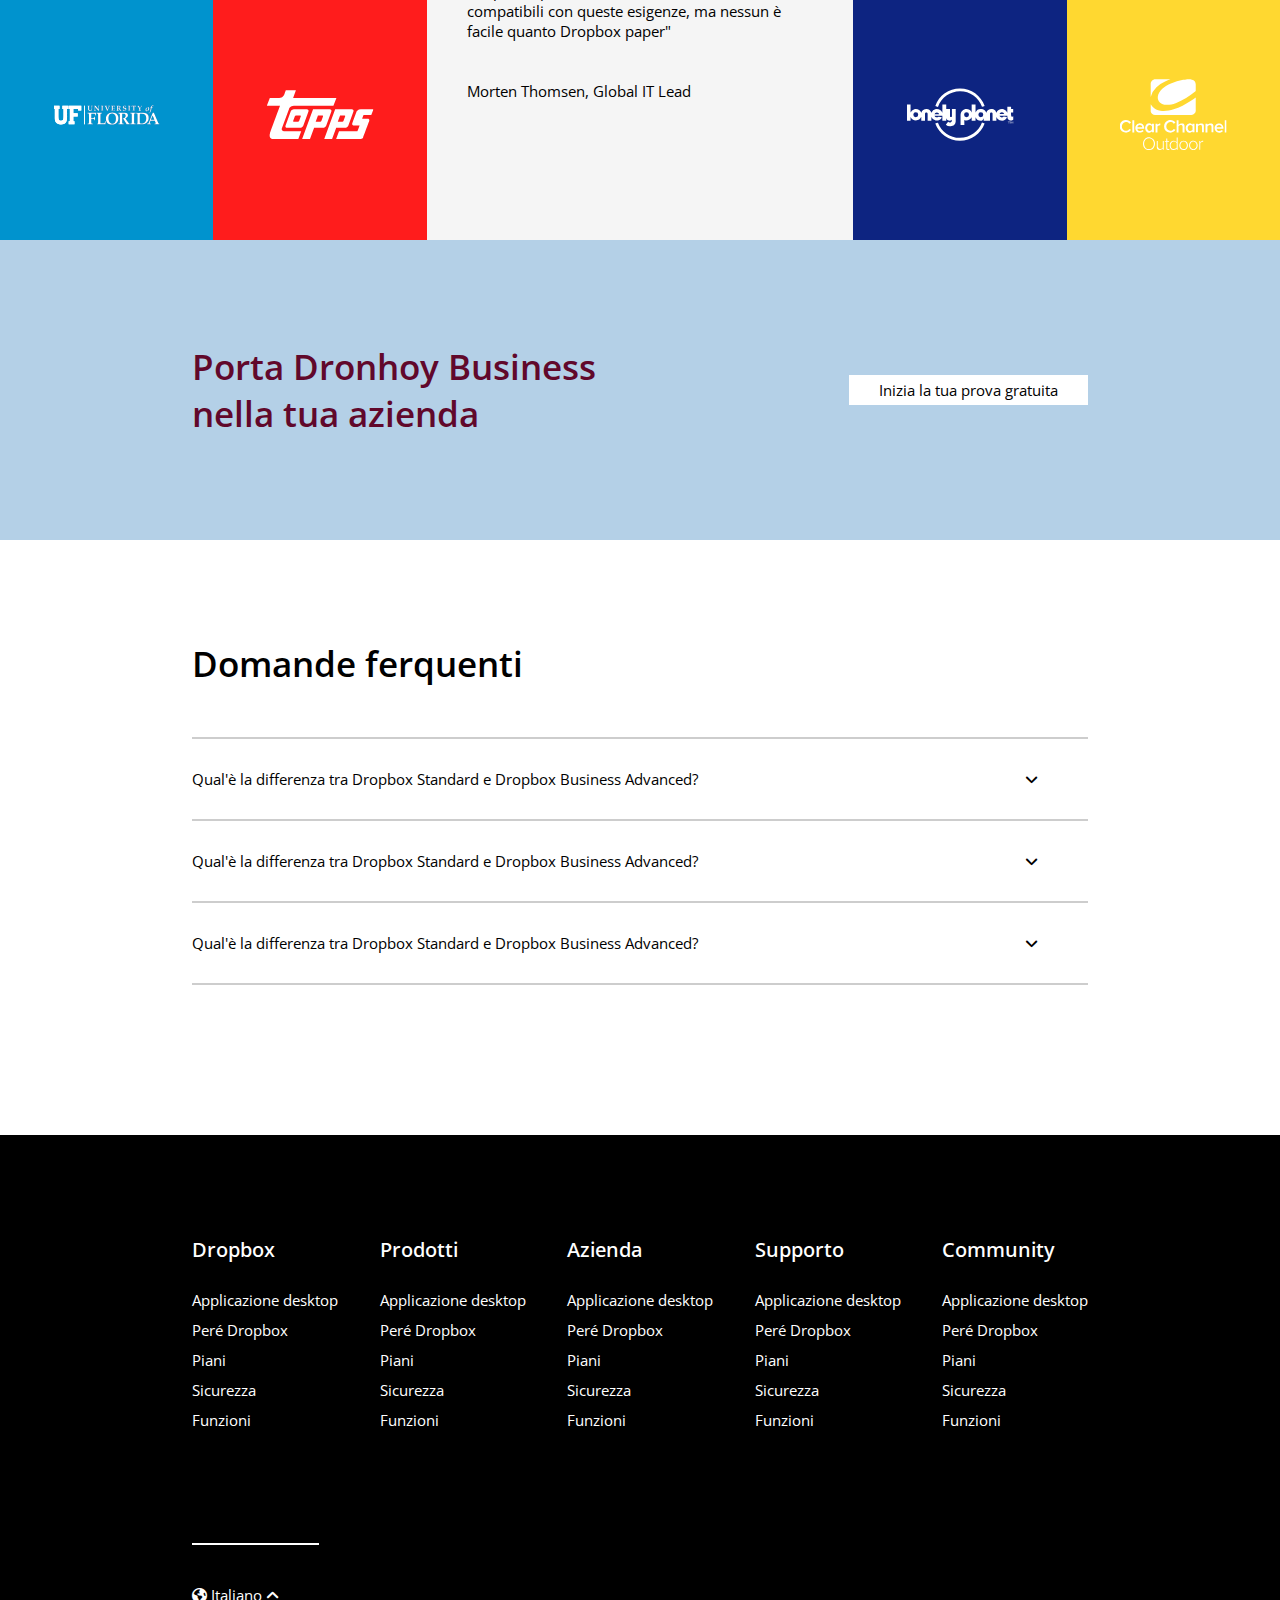
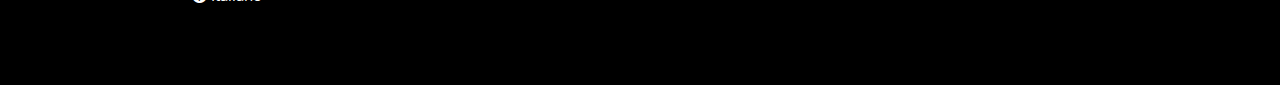
==== commit 4d94802d: "Hover nell'header" ====
--- a/index.html
+++ b/index.html
@@ -18,9 +18,12 @@
 
             <!-- nav bar sinistra -->
             <div class="header-nav">
-                <a href="#" class="nav-space-logo">
-                    <img src="img/logo-small.png" alt="Logo">
-                </a>
+                <span class="nav-space-logo">
+
+                    <a href="#" >
+                        <img src="img/logo-small.png" alt="Logo">
+                    </a>
+                </span>
                 <a href="#" class="nav-space">Perch&eacute; Dropbox</a>
                 <a href="#" class="nav-space">Funzioni</a>
                 <a href="#" class="nav-space">Piani e prezzi</a>
@@ -31,7 +34,9 @@
                 <a href="#" class="nav-space">Supporto</a>
                 <a href="#" class="nav-space">Contatta l'ufficio vendite</a>
                 <a href="#" class="nav-space">Accedi</a>
-                <a class="btn-blue" href="#" >Inizia</a>
+                <span class="nav-space-btn">
+                    <a class="btn-blue" href="#">Inizia</a>
+                </span>
             </div>
 
         </nav>
--- a/css/style.css
+++ b/css/style.css
@@ -66,19 +66,39 @@
     justify-content: space-between;
     align-items: center;
 }
-#nav-bar a{
+.header-nav>a{
     color: black;
-}
+    height: 100%;
+}
+
+/* hover header */
+.header-nav>a:hover{
+    border-bottom: 2px solid black;
+    padding-bottom: 23px;
+}
+.nav-space-logo:hover{
+    border-bottom: 2px solid black;
+    padding-bottom:16px ;
+}
+.nav-space-btn:hover{
+    border-bottom: 2px solid black;
+    padding-bottom: 22px;
+    
+}
+
+
 .header-nav{
     display: flex;
     align-items: center;
-    padding: 0 20px;
 }
 .nav-space-logo{
-    padding-right: 20px;
+    padding:21px 20px 18px 20px;
 }
 .nav-space{
-    padding: 15px 20px;
+    padding: 24px 20px;
+}
+.nav-space-btn{
+    padding: 23px 20px 24px ;
 }
 
 /* jumbotron */
